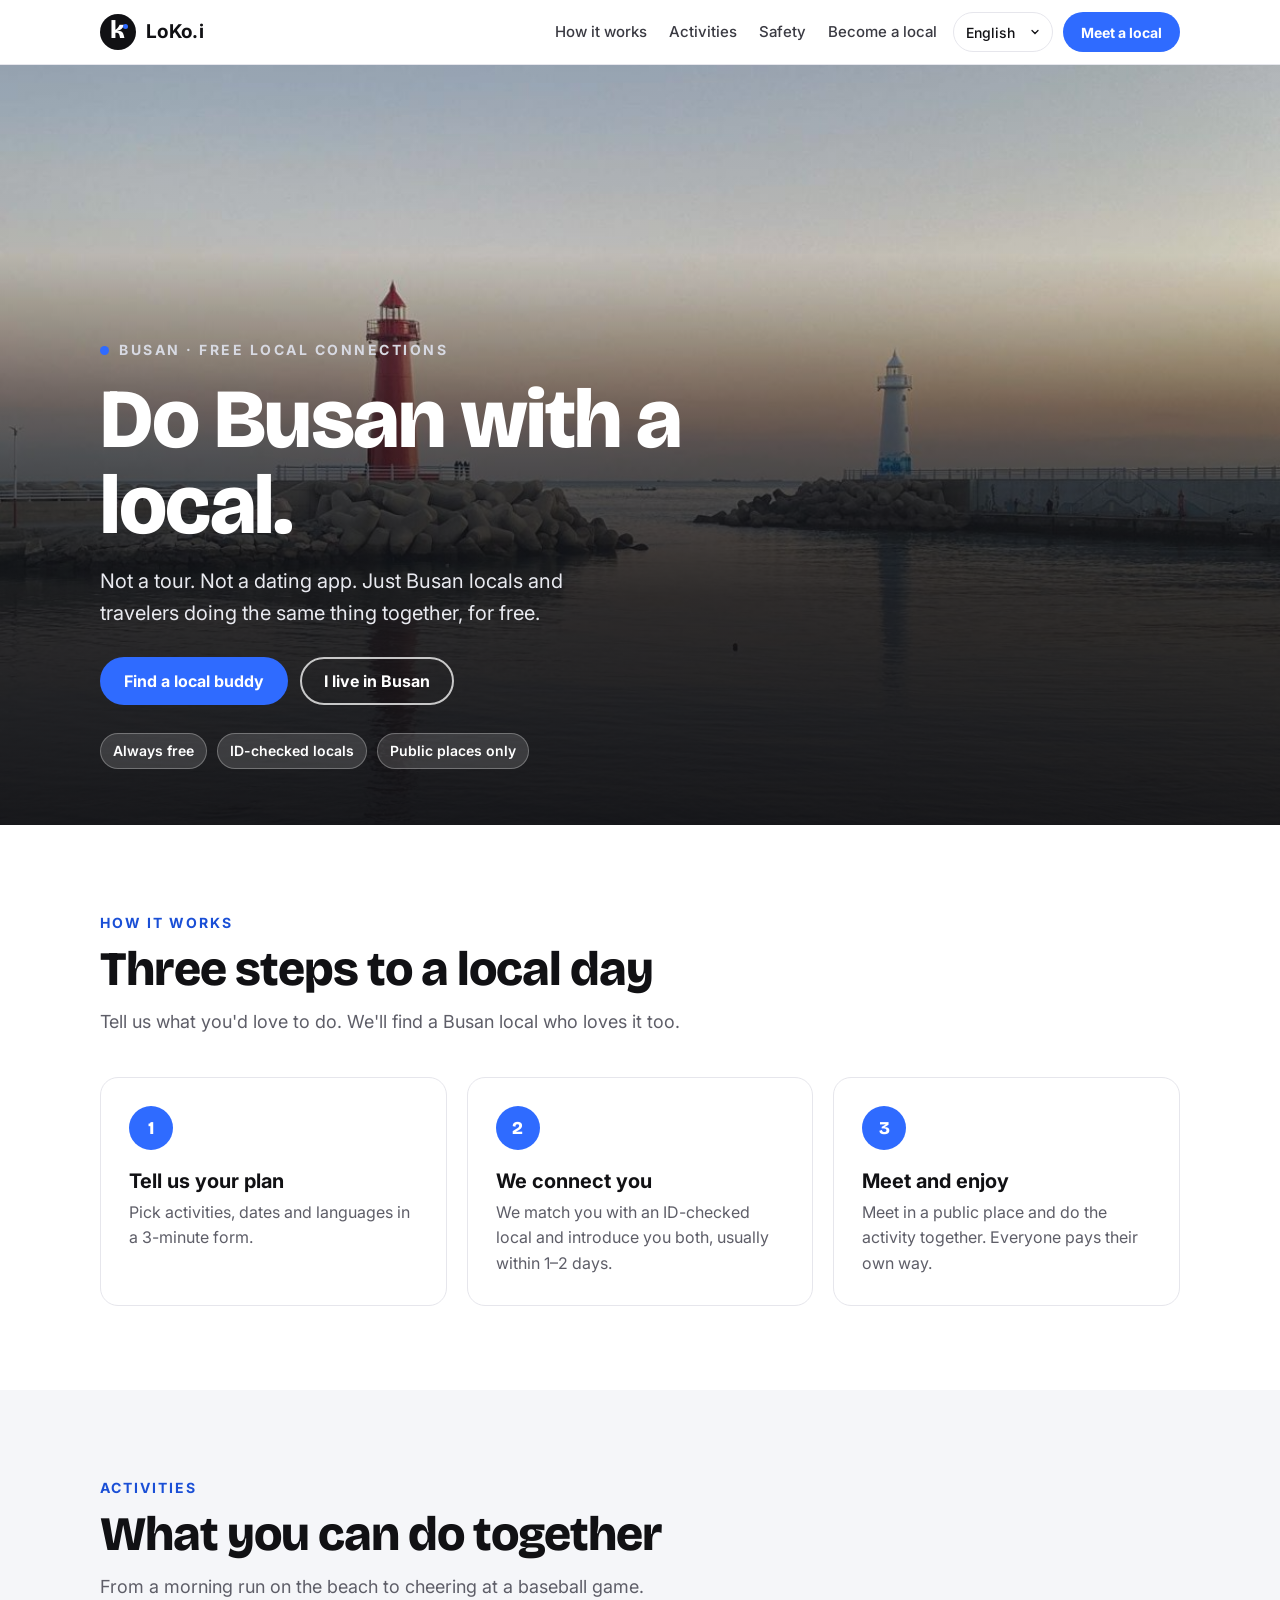
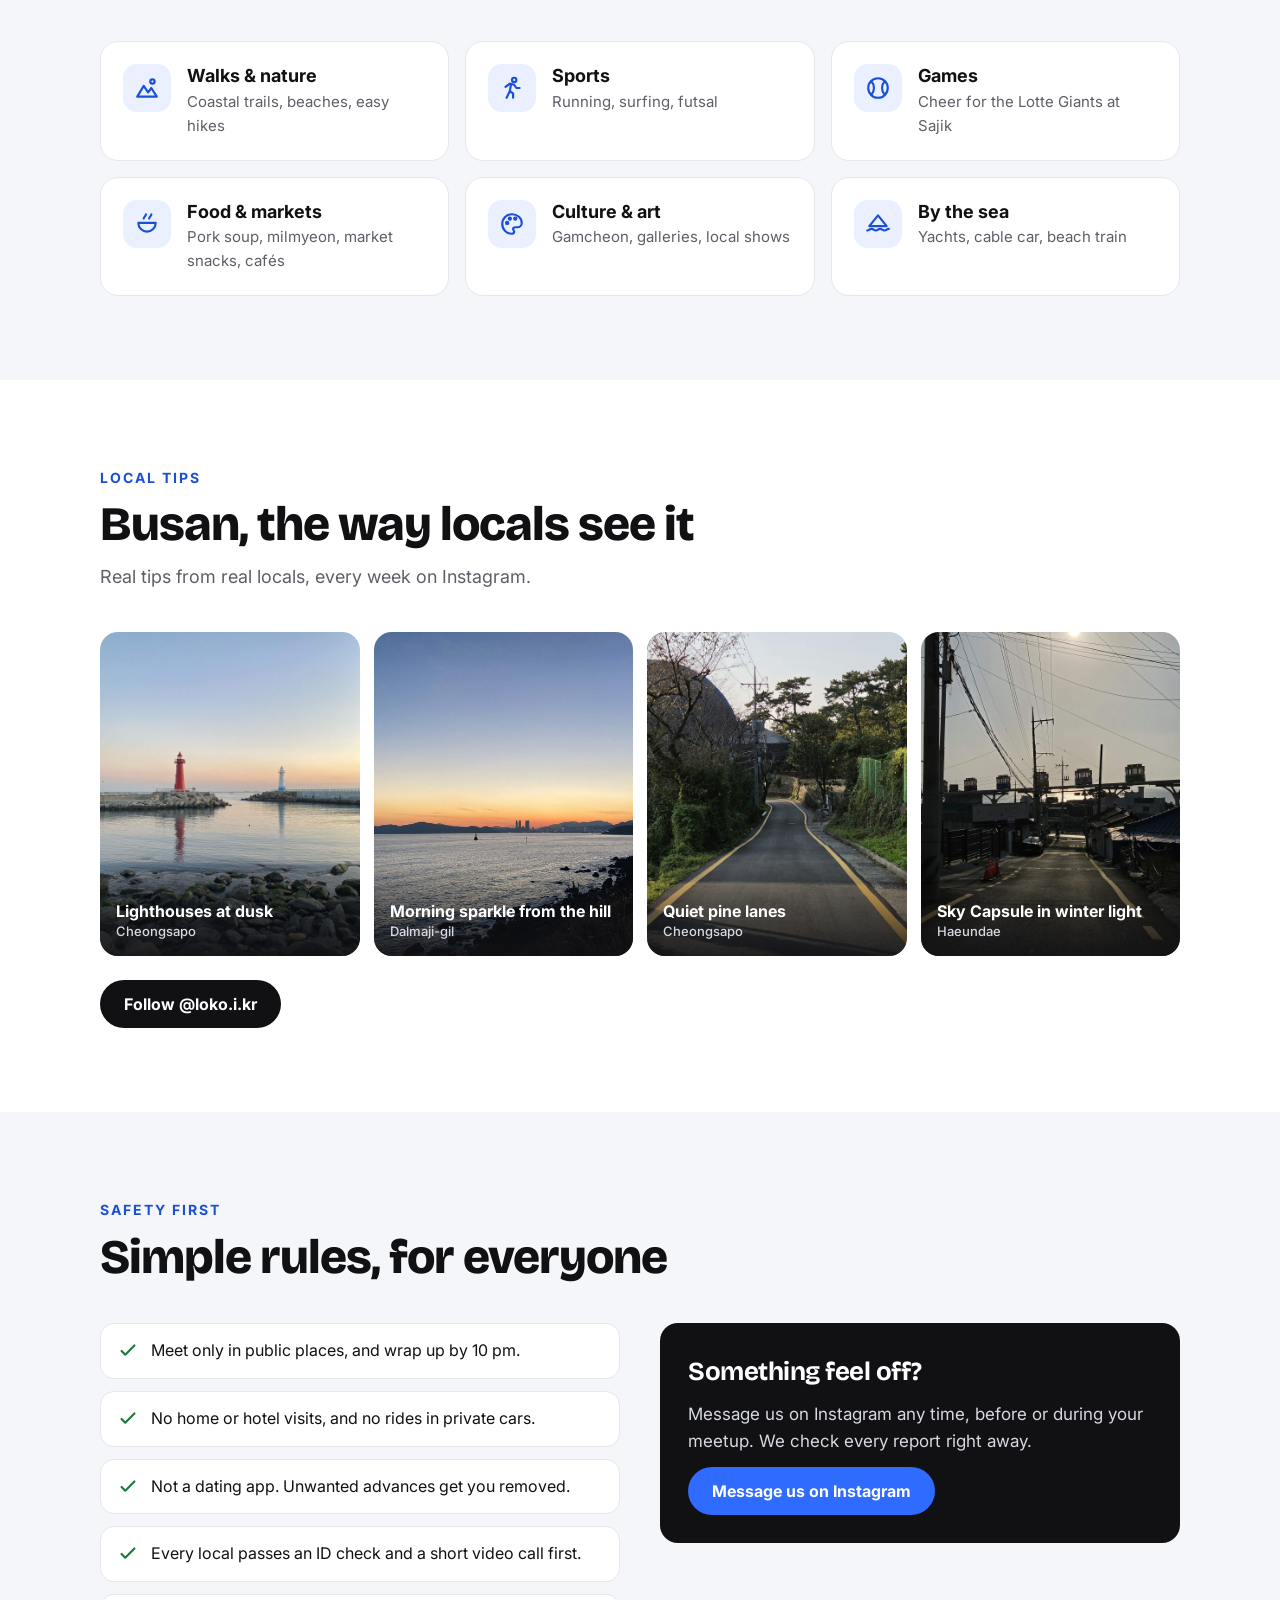
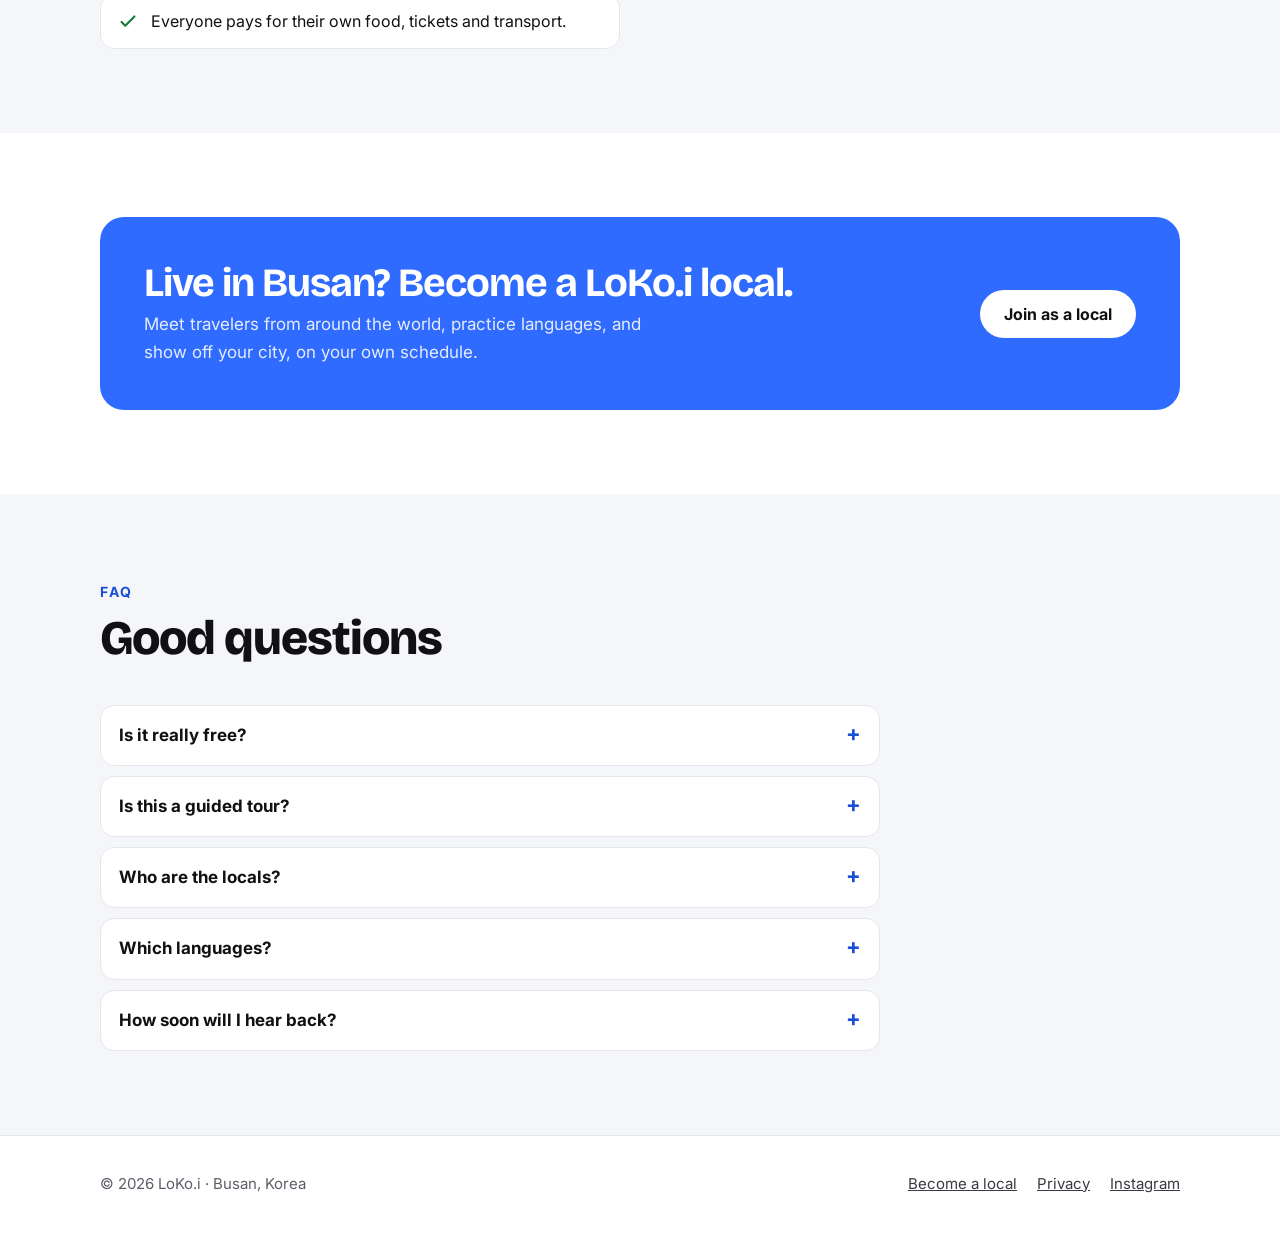
==== index.html @ e4b227c4 "LoKo.i website: home, traveler apply, local signup, privacy (EN/繁中/KO) Co-Authored-By: Claude Opus 5" ====
<!doctype html>
<html lang="en">
<head>
<meta charset="utf-8">
<meta name="viewport" content="width=device-width, initial-scale=1">
<title>LoKo.i — Do Busan with a local</title>
<meta name="description" content="Free connections between travelers and Busan locals who love the same things. Not a tour, not a dating app.">
<meta property="og:title" content="LoKo.i — Do Busan with a local">
<meta property="og:description" content="Free connections between travelers and Busan locals who love the same things.">
<meta property="og:image" content="assets/img/hero.jpg">
<link rel="preconnect" href="https://fonts.googleapis.com">
<link rel="preconnect" href="https://fonts.gstatic.com" crossorigin>
<link rel="stylesheet" href="https://fonts.googleapis.com/css2?family=Bricolage+Grotesque:opsz,wght@12..96,800&family=Inter:wght@400;500;600;700&family=Noto+Sans+KR:wght@400;500;700&family=Noto+Sans+TC:wght@400;500;700&display=swap">
<link rel="stylesheet" href="assets/style.css">
</head>
<body>
<a class="skip" href="#main" data-i18n="skip">Skip to content</a>

<header class="site-header">
  <div class="wrap">
    <a class="brand" href="index.html" aria-label="LoKo.i home"><span class="brand-mark" aria-hidden="true">k</span>LoKo.i</a>
    <nav class="nav" aria-label="Main">
      <a href="#how" data-i18n="nav_how">How it works</a>
      <a href="#activities" data-i18n="nav_acts">Activities</a>
      <a href="#safety" data-i18n="nav_safety">Safety</a>
      <a href="local.html" data-i18n="nav_local">Become a local</a>
    </nav>
    <div class="header-tools">
      <label class="hp" for="lang">Language</label>
      <select id="lang" class="lang-select" data-lang-select>
        <option value="en">English</option>
        <option value="zh">繁體中文</option>
        <option value="ko">한국어</option>
      </select>
      <a class="btn btn-primary btn-sm" href="apply.html" data-i18n="cta_meet">Meet a local</a>
    </div>
  </div>
</header>

<main id="main">
  <section class="hero" style="padding:0">
    <img src="assets/img/hero.jpg" alt="Red and white lighthouses at Cheongsapo harbor at dusk" fetchpriority="high">
    <div class="wrap">
      <span class="eyebrow" data-i18n="hero_eyebrow">Busan · Free local connections</span>
      <h1 data-i18n="hero_title">Do Busan with a local.</h1>
      <p data-i18n="hero_sub">Not a tour. Not a dating app. Just Busan locals and travelers doing the same thing together, for free.</p>
      <div class="hero-cta">
        <a class="btn btn-primary" href="apply.html" data-i18n="hero_cta1">Find a local buddy</a>
        <a class="btn btn-ghost" href="local.html" data-i18n="hero_cta2">I live in Busan</a>
      </div>
      <div class="hero-badges">
        <span class="badge" data-i18n="badge1">Always free</span>
        <span class="badge" data-i18n="badge2">ID-checked locals</span>
        <span class="badge" data-i18n="badge3">Public places only</span>
      </div>
    </div>
  </section>

  <section id="how">
    <div class="wrap">
      <div class="section-head">
        <span class="kicker" data-i18n="how_kicker">How it works</span>
        <h2 data-i18n="how_title">Three steps to a local day</h2>
        <p data-i18n="how_sub">Tell us what you'd love to do. We'll find a Busan local who loves it too.</p>
      </div>
      <ol class="steps">
        <li class="step"><div class="step-num">1</div><h3 data-i18n="s1_t">Tell us your plan</h3><p data-i18n="s1_p">Pick activities, dates and languages in a 3-minute form.</p></li>
        <li class="step"><div class="step-num">2</div><h3 data-i18n="s2_t">We connect you</h3><p data-i18n="s2_p">We match you with an ID-checked local and introduce you both, usually within 1–2 days.</p></li>
        <li class="step"><div class="step-num">3</div><h3 data-i18n="s3_t">Meet and enjoy</h3><p data-i18n="s3_p">Meet in a public place and do the activity together. Everyone pays their own way.</p></li>
      </ol>
    </div>
  </section>

  <section id="activities" class="section-soft">
    <div class="wrap">
      <div class="section-head">
        <span class="kicker" data-i18n="acts_kicker">Activities</span>
        <h2 data-i18n="acts_title">What you can do together</h2>
        <p data-i18n="acts_sub">From a morning run on the beach to cheering at a baseball game.</p>
      </div>
      <div class="acts">
        <div class="act"><div class="act-icon"><svg viewBox="0 0 24 24" fill="none" stroke-width="2" stroke-linecap="round" stroke-linejoin="round" aria-hidden="true"><path d="M3 20l6-10 4 6 3-4 5 8z"></path><circle cx="17" cy="6" r="2"></circle></svg></div><div><h3 data-i18n="a1_t">Walks &amp; nature</h3><p data-i18n="a1_p">Coastal trails, beaches, easy hikes</p></div></div>
        <div class="act"><div class="act-icon"><svg viewBox="0 0 24 24" fill="none" stroke-width="2" stroke-linecap="round" stroke-linejoin="round" aria-hidden="true"><circle cx="14" cy="4.5" r="2"></circle><path d="M7 21l3-6 3 2v4"></path><path d="M6 11l4-3 4 1 2 3h3"></path><path d="M10 15l1-6"></path></svg></div><div><h3 data-i18n="a2_t">Sports</h3><p data-i18n="a2_p">Running, surfing, futsal</p></div></div>
        <div class="act"><div class="act-icon"><svg viewBox="0 0 24 24" fill="none" stroke-width="2" stroke-linecap="round" stroke-linejoin="round" aria-hidden="true"><circle cx="12" cy="12" r="9"></circle><path d="M6 6c3 3 3 9 0 12"></path><path d="M18 6c-3 3-3 9 0 12"></path></svg></div><div><h3 data-i18n="a3_t">Games</h3><p data-i18n="a3_p">Cheer for the Lotte Giants at Sajik</p></div></div>
        <div class="act"><div class="act-icon"><svg viewBox="0 0 24 24" fill="none" stroke-width="2" stroke-linecap="round" stroke-linejoin="round" aria-hidden="true"><path d="M4 11h16a8 8 0 0 1-16 0z"></path><path d="M9 7c0-2 2-2 2-4"></path><path d="M14 7c0-2 2-2 2-4"></path></svg></div><div><h3 data-i18n="a4_t">Food &amp; markets</h3><p data-i18n="a4_p">Pork soup, milmyeon, market snacks, cafés</p></div></div>
        <div class="act"><div class="act-icon"><svg viewBox="0 0 24 24" fill="none" stroke-width="2" stroke-linecap="round" stroke-linejoin="round" aria-hidden="true"><path d="M12 3a9 9 0 1 0 0 18c1.5 0 2-1 2-2s-1-1.5-1-2.5 1-1.5 2-1.5h2a4 4 0 0 0 4-4c0-4.4-4-8-9-8z"></path><circle cx="7.5" cy="11" r="1"></circle><circle cx="10" cy="7" r="1"></circle><circle cx="15" cy="7" r="1"></circle></svg></div><div><h3 data-i18n="a5_t">Culture &amp; art</h3><p data-i18n="a5_p">Gamcheon, galleries, local shows</p></div></div>
        <div class="act"><div class="act-icon"><svg viewBox="0 0 24 24" fill="none" stroke-width="2" stroke-linecap="round" stroke-linejoin="round" aria-hidden="true"><path d="M2 18c2 0 2-1.5 4-1.5s2 1.5 4 1.5 2-1.5 4-1.5 2 1.5 4 1.5 2-1.5 4-1.5"></path><path d="M4 14l8-10 8 10z"></path></svg></div><div><h3 data-i18n="a6_t">By the sea</h3><p data-i18n="a6_p">Yachts, cable car, beach train</p></div></div>
      </div>
    </div>
  </section>

  <section id="tips">
    <div class="wrap">
      <div class="section-head">
        <span class="kicker" data-i18n="tips_kicker">Local tips</span>
        <h2 data-i18n="tips_title">Busan, the way locals see it</h2>
        <p data-i18n="tips_sub">Real tips from real locals, every week on Instagram.</p>
      </div>
      <div class="tips">
        <figure class="tip" style="margin:0"><img src="assets/img/hero.jpg" alt="Cheongsapo lighthouses at dusk" loading="lazy"><figcaption class="tip-cap"><span data-i18n="tip1">Lighthouses at dusk</span><small>Cheongsapo</small></figcaption></figure>
        <figure class="tip" style="margin:0"><img src="assets/img/sparkle.jpg" alt="Glittering sea seen from the hill road toward Dalmaji" loading="lazy" style="object-position:40% center"><figcaption class="tip-cap"><span data-i18n="tip2">Morning sparkle from the hill</span><small>Dalmaji-gil</small></figcaption></figure>
        <figure class="tip" style="margin:0"><img src="assets/img/lane.jpg" alt="A quiet pine-lined lane above Cheongsapo" loading="lazy"><figcaption class="tip-cap"><span data-i18n="tip3">Quiet pine lanes</span><small>Cheongsapo</small></figcaption></figure>
        <figure class="tip" style="margin:0"><img src="assets/img/capsule.jpg" alt="Sky Capsule cars over the sea in low winter sun" loading="lazy"><figcaption class="tip-cap"><span data-i18n="tip4">Sky Capsule in winter light</span><small>Haeundae</small></figcaption></figure>
      </div>
      <div class="tips-foot">
        <a class="btn btn-dark" href="https://www.instagram.com/loko.i.kr/" target="_blank" rel="noopener" data-i18n="tips_follow">Follow @loko.i.kr</a>
      </div>
    </div>
  </section>

  <section id="safety" class="section-soft">
    <div class="wrap">
      <div class="section-head">
        <span class="kicker" data-i18n="safety_kicker">Safety first</span>
        <h2 data-i18n="safety_title">Simple rules, for everyone</h2>
      </div>
      <div class="safety">
        <ul class="rules">
          <li><svg viewBox="0 0 24 24" fill="none" stroke-width="2.4" stroke-linecap="round" stroke-linejoin="round" aria-hidden="true"><path d="M5 12l4 4 10-10"></path></svg><span data-i18n="r1">Meet only in public places, and wrap up by 10 pm.</span></li>
          <li><svg viewBox="0 0 24 24" fill="none" stroke-width="2.4" stroke-linecap="round" stroke-linejoin="round" aria-hidden="true"><path d="M5 12l4 4 10-10"></path></svg><span data-i18n="r2">No home or hotel visits, and no rides in private cars.</span></li>
          <li><svg viewBox="0 0 24 24" fill="none" stroke-width="2.4" stroke-linecap="round" stroke-linejoin="round" aria-hidden="true"><path d="M5 12l4 4 10-10"></path></svg><span data-i18n="r3">Not a dating app. Unwanted advances get you removed.</span></li>
          <li><svg viewBox="0 0 24 24" fill="none" stroke-width="2.4" stroke-linecap="round" stroke-linejoin="round" aria-hidden="true"><path d="M5 12l4 4 10-10"></path></svg><span data-i18n="r4">Every local passes an ID check and a short video call first.</span></li>
          <li><svg viewBox="0 0 24 24" fill="none" stroke-width="2.4" stroke-linecap="round" stroke-linejoin="round" aria-hidden="true"><path d="M5 12l4 4 10-10"></path></svg><span data-i18n="r5">Everyone pays for their own food, tickets and transport.</span></li>
        </ul>
        <div class="note-box">
          <h3 data-i18n="note_t">Something feel off?</h3>
          <p data-i18n="note_p">Message us on Instagram any time, before or during your meetup. We check every report right away.</p>
          <a class="btn btn-primary" href="https://ig.me/m/loko.i.kr" target="_blank" rel="noopener" data-i18n="note_btn">Message us on Instagram</a>
        </div>
      </div>
    </div>
  </section>

  <section>
    <div class="wrap">
      <div class="band">
        <div>
          <h2 data-i18n="band_t">Live in Busan? Become a LoKo.i local.</h2>
          <p data-i18n="band_p">Meet travelers from around the world, practice languages, and show off your city, on your own schedule.</p>
        </div>
        <a class="btn" href="local.html" data-i18n="band_btn">Join as a local</a>
      </div>
    </div>
  </section>

  <section id="faq" class="section-soft">
    <div class="wrap">
      <div class="section-head">
        <span class="kicker" data-i18n="faq_kicker">FAQ</span>
        <h2 data-i18n="faq_title">Good questions</h2>
      </div>
      <div class="faq">
        <details><summary data-i18n="q1">Is it really free?</summary><p data-i18n="qa1">Yes. LoKo.i is free for travelers and locals. We never charge for a connection.</p></details>
        <details><summary data-i18n="q2">Is this a guided tour?</summary><p data-i18n="qa2">No. Locals are not paid guides. You are simply two people who enjoy the same thing, doing it together.</p></details>
        <details><summary data-i18n="q3">Who are the locals?</summary><p data-i18n="qa3">People who live in Busan and want to meet travelers. Each one passes an ID check and a short video call before their first meetup.</p></details>
        <details><summary data-i18n="q4">Which languages?</summary><p data-i18n="qa4">Most locals speak English, and some speak Chinese or Japanese. Tell us your languages in the form and we will match you.</p></details>
        <details><summary data-i18n="q5">How soon will I hear back?</summary><p data-i18n="qa5">Usually within 1–2 days. If you can, apply at least 3 days before the date you want.</p></details>
      </div>
    </div>
  </section>
</main>

<footer class="site-footer">
  <div class="wrap">
    <span data-i18n="f_rights">© 2026 LoKo.i · Busan, Korea</span>
    <nav aria-label="Footer">
      <a href="local.html" data-i18n="nav_local">Become a local</a>
      <a href="privacy.html" data-i18n="f_privacy">Privacy</a>
      <a href="https://www.instagram.com/loko.i.kr/" target="_blank" rel="noopener">Instagram</a>
    </nav>
  </div>
</footer>
<script src="assets/i18n.js"></script>
</body>
</html>
---- assets/style.css ----
/* LoKo.i — site styles */
:root {
  --ink: #111114;
  --ink-2: #3A3A42;
  --ink-3: #5E5E68;
  --line: #E6E6EC;
  --bg: #FFFFFF;
  --bg-soft: #F5F6F9;
  --accent: #2F6BFF;
  --accent-ink: #1A4FD6;
  --accent-soft: #EAF0FF;
  --danger: #C62828;
  --ok: #1E7A3C;
  --radius: 18px;
  --wrap: 1120px;
  --font-head: "Bricolage Grotesque", "Noto Sans TC", "Noto Sans KR", system-ui, sans-serif;
  --font-body: Inter, "Noto Sans TC", "Noto Sans KR", system-ui, -apple-system, sans-serif;
}

*, *::before, *::after { box-sizing: border-box; }
html { scroll-behavior: smooth; -webkit-text-size-adjust: 100%; }
body {
  margin: 0;
  background: var(--bg);
  color: var(--ink);
  font-family: var(--font-body);
  font-size: 17px;
  line-height: 1.6;
}
img { max-width: 100%; display: block; }
a { color: var(--accent-ink); }
a:hover { color: var(--ink); }
:focus-visible { outline: 3px solid var(--accent); outline-offset: 3px; border-radius: 6px; }

.wrap { width: 100%; max-width: var(--wrap); margin: 0 auto; padding: 0 20px; }
.skip { position: absolute; left: -999px; top: 8px; background: var(--ink); color: #fff; padding: 8px 14px; border-radius: 8px; z-index: 50; }
.skip:focus { left: 12px; }

/* ---------- header ---------- */
.site-header {
  position: sticky; top: 0; z-index: 20;
  background: rgba(255, 255, 255, 0.92);
  backdrop-filter: saturate(1.4) blur(10px);
  border-bottom: 1px solid var(--line);
}
.site-header .wrap { display: flex; align-items: center; gap: 16px; min-height: 64px; flex-wrap: wrap; }
.brand { display: flex; align-items: center; gap: 10px; text-decoration: none; color: var(--ink); font-weight: 700; font-size: 19px; letter-spacing: .3px; }
.brand-mark {
  width: 36px; height: 36px; border-radius: 50%; background: var(--ink); color: #fff;
  display: grid; place-items: center; position: relative;
  font-family: var(--font-head); font-weight: 800; font-size: 25px; line-height: 1; padding-bottom: 3px;
}
.brand-mark::after { content: ""; position: absolute; width: 5px; height: 5px; border-radius: 50%; background: var(--accent); top: 10px; right: 8px; }
.nav { display: flex; gap: 22px; margin-left: auto; flex-wrap: wrap; }
.nav a { color: var(--ink-2); text-decoration: none; font-size: 15px; font-weight: 500; }
.nav a:hover { color: var(--ink); }
.header-tools { display: flex; align-items: center; gap: 10px; }
.lang-select {
  appearance: none; border: 1px solid var(--line); background: #fff; color: var(--ink);
  font: 500 14px var(--font-body); padding: 8px 30px 8px 12px; border-radius: 999px; min-height: 40px;
  background-image: url("data:image/svg+xml,%3Csvg xmlns='http://www.w3.org/2000/svg' width='12' height='12' viewBox='0 0 24 24' fill='none' stroke='%23111114' stroke-width='2.5' stroke-linecap='round'%3E%3Cpath d='M6 9l6 6 6-6'/%3E%3C/svg%3E");
  background-repeat: no-repeat; background-position: right 11px center;
}
@media (max-width: 860px) {
  .nav { order: 3; width: 100%; margin: 0 0 10px; gap: 16px; overflow-x: auto; flex-wrap: nowrap; }
  .nav a { white-space: nowrap; font-size: 14px; }
  .header-tools { margin-left: auto; }
}

/* ---------- buttons ---------- */
.btn {
  display: inline-flex; align-items: center; justify-content: center; gap: 8px;
  min-height: 48px; padding: 0 22px; border-radius: 999px;
  font: 700 16px var(--font-body); text-decoration: none; cursor: pointer;
  border: 2px solid transparent; transition: background .15s, color .15s, border-color .15s;
  white-space: nowrap;
}
.btn-primary { background: var(--accent); color: #fff; }
.btn-primary:hover { background: var(--accent-ink); color: #fff; }
.btn-ghost { background: transparent; color: #fff; border-color: rgba(255,255,255,.75); }
.btn-ghost:hover { background: #fff; color: var(--ink); }
.btn-dark { background: var(--ink); color: #fff; }
.btn-dark:hover { background: #2B2B33; color: #fff; }
.btn-sm { min-height: 40px; padding: 0 16px; font-size: 14px; }
.btn[disabled] { opacity: .6; cursor: progress; }

/* ---------- hero ---------- */
.hero {
  position: relative; color: #fff; min-height: min(88vh, 760px);
  display: flex; align-items: flex-end; overflow: hidden; background: #2A2A30;
}
.hero img { position: absolute; inset: 0; width: 100%; height: 100%; object-fit: cover; object-position: center 45%; }
.hero::after {
  content: ""; position: absolute; inset: 0;
  background: linear-gradient(to bottom, rgba(17,17,20,.2) 0%, rgba(17,17,20,.15) 25%, rgba(17,17,20,.55) 45%, rgba(17,17,20,.85) 70%, rgba(17,17,20,.95) 100%);
}
.hero .wrap { position: relative; z-index: 1; padding-top: 120px; padding-bottom: 56px; }
.eyebrow { display: inline-flex; align-items: center; gap: 10px; font-size: 14px; font-weight: 700; letter-spacing: 2.5px; text-transform: uppercase; color: #D7D9E2; }
.eyebrow::before { content: ""; width: 9px; height: 9px; border-radius: 50%; background: var(--accent); }
.hero h1 {
  font-family: var(--font-head); font-weight: 800; letter-spacing: -1.5px;
  font-size: clamp(42px, 8vw, 84px); line-height: 1.02; margin: 14px 0 16px; max-width: 14ch;
}
html[data-lang="zh"] .hero h1, html[data-lang="ko"] .hero h1 { max-width: none; word-break: keep-all; }
.hero p { font-size: clamp(17px, 2.2vw, 20px); color: #E9EAF0; max-width: 40ch; margin: 0 0 28px; }
.hero-cta { display: flex; gap: 12px; flex-wrap: wrap; }
.hero-badges { display: flex; gap: 10px; flex-wrap: wrap; margin-top: 28px; }
.badge { font-size: 14px; font-weight: 600; padding: 6px 12px; border-radius: 999px; background: rgba(255,255,255,.14); border: 1px solid rgba(255,255,255,.28); color: #fff; }

/* ---------- sections ---------- */
section { padding: 84px 0; }
.section-soft { background: var(--bg-soft); }
.section-head { max-width: 680px; margin-bottom: 40px; }
.section-head .kicker { font-size: 14px; font-weight: 700; letter-spacing: 2px; text-transform: uppercase; color: var(--accent-ink); }
.section-head h2 { font-family: var(--font-head); font-weight: 800; letter-spacing: -1px; font-size: clamp(32px, 5vw, 48px); line-height: 1.08; margin: 8px 0 12px; }
.section-head p { color: var(--ink-3); margin: 0; font-size: 18px; }

.steps { display: grid; grid-template-columns: repeat(3, minmax(0, 1fr)); gap: 20px; counter-reset: step; list-style: none; padding: 0; margin: 0; }
.step { background: #fff; border: 1px solid var(--line); border-radius: var(--radius); padding: 28px; }
.step-num { width: 44px; height: 44px; border-radius: 50%; background: var(--accent); color: #fff; display: grid; place-items: center; font: 800 18px var(--font-head); margin-bottom: 18px; }
.step h3 { font-size: 20px; margin: 0 0 6px; line-height: 1.3; }
.step p { margin: 0; color: var(--ink-3); font-size: 16px; }
@media (max-width: 820px) { .steps { grid-template-columns: minmax(0, 1fr); } }

.acts { display: grid; grid-template-columns: repeat(3, minmax(0, 1fr)); gap: 16px; }
.act { display: flex; gap: 16px; align-items: flex-start; padding: 22px; border-radius: var(--radius); background: #fff; border: 1px solid var(--line); }
.act-icon { flex: none; width: 48px; height: 48px; border-radius: 14px; background: var(--accent-soft); display: grid; place-items: center; }
.act-icon svg { width: 26px; height: 26px; stroke: var(--accent-ink); }
.act h3 { margin: 0 0 2px; font-size: 18px; line-height: 1.3; }
.act p { margin: 0; color: var(--ink-3); font-size: 15px; }
@media (max-width: 900px) { .acts { grid-template-columns: repeat(2, minmax(0, 1fr)); } }
@media (max-width: 600px) { .acts { grid-template-columns: minmax(0, 1fr); } }

.tips { display: grid; grid-template-columns: repeat(4, minmax(0, 1fr)); gap: 14px; }
.tip { position: relative; border-radius: var(--radius); overflow: hidden; aspect-ratio: 4 / 5; background: #ddd; color: #fff; }
.tip img { width: 100%; height: 100%; object-fit: cover; }
.tip-cap { position: absolute; inset: auto 0 0 0; padding: 40px 16px 16px; background: linear-gradient(to bottom, rgba(17,17,20,0), rgba(17,17,20,.85)); font-weight: 700; font-size: 16px; line-height: 1.3; }
.tip-cap small { display: block; font-weight: 500; color: #D7D9E2; font-size: 13px; margin-top: 2px; }
@media (max-width: 900px) { .tips { grid-template-columns: repeat(2, minmax(0, 1fr)); } }
.tips-foot { margin-top: 24px; display: flex; gap: 12px; flex-wrap: wrap; align-items: center; }

.safety { display: grid; grid-template-columns: minmax(0, 1fr) minmax(0, 1fr); gap: 40px; align-items: start; }
.rules { list-style: none; padding: 0; margin: 0; display: grid; gap: 12px; }
.rules li { display: flex; gap: 12px; align-items: flex-start; background: #fff; border: 1px solid var(--line); border-radius: 14px; padding: 14px 16px; font-size: 16px; }
.rules svg { flex: none; width: 22px; height: 22px; margin-top: 2px; stroke: var(--ok); }
.note-box { background: var(--ink); color: #fff; border-radius: var(--radius); padding: 28px; }
.note-box h3 { font-family: var(--font-head); font-size: 26px; margin: 0 0 8px; letter-spacing: -.5px; }
.note-box p { margin: 0 0 12px; color: #D7D9E2; }
@media (max-width: 860px) { .safety { grid-template-columns: minmax(0, 1fr); } }

.band { background: var(--accent); color: #fff; border-radius: 24px; padding: 44px; display: flex; gap: 24px; align-items: center; justify-content: space-between; flex-wrap: wrap; }
.band h2 { font-family: var(--font-head); font-size: clamp(28px, 4vw, 40px); margin: 0 0 6px; letter-spacing: -1px; line-height: 1.1; }
.band p { margin: 0; color: #E6ECFF; max-width: 48ch; }
.band .btn { background: #fff; color: var(--ink); }
.band .btn:hover { background: var(--ink); color: #fff; }

.faq { max-width: 780px; display: grid; gap: 10px; }
.faq details { border: 1px solid var(--line); border-radius: 14px; background: #fff; padding: 0 18px; }
.faq summary { cursor: pointer; font-weight: 700; padding: 16px 0; list-style: none; display: flex; justify-content: space-between; gap: 16px; min-height: 44px; }
.faq summary::-webkit-details-marker { display: none; }
.faq summary::after { content: "+"; font-size: 22px; line-height: 1; color: var(--accent-ink); }
.faq details[open] summary::after { content: "–"; }
.faq details p { margin: 0 0 16px; color: var(--ink-3); }

/* ---------- footer ---------- */
.site-footer { border-top: 1px solid var(--line); padding: 36px 0 44px; color: var(--ink-3); font-size: 15px; }
.site-footer .wrap { display: flex; gap: 16px 28px; flex-wrap: wrap; align-items: center; justify-content: space-between; }
.site-footer nav { display: flex; gap: 20px; flex-wrap: wrap; }
.site-footer a { color: var(--ink-2); }

/* ---------- forms ---------- */
.page-head { padding: 56px 0 24px; }
.page-head h1 { font-family: var(--font-head); font-weight: 800; letter-spacing: -1.2px; font-size: clamp(34px, 6vw, 56px); line-height: 1.05; margin: 8px 0 12px; }
.page-head p { color: var(--ink-3); font-size: 18px; max-width: 60ch; margin: 0; }
.form-wrap { padding: 8px 0 80px; }
form.lk-form { max-width: 760px; display: grid; gap: 22px; }
fieldset { border: 1px solid var(--line); border-radius: var(--radius); padding: 24px; margin: 0; display: grid; gap: 20px; background: #fff; min-width: 0; }
legend { font-family: var(--font-head); font-weight: 800; font-size: 22px; padding: 0 8px; letter-spacing: -.3px; }
.field { display: grid; gap: 8px; min-width: 0; }
.field > label, .field > .label { font-weight: 700; font-size: 16px; }
.req { color: var(--danger); margin-left: 2px; }
.hint { color: var(--ink-3); font-size: 14px; margin-top: -4px; }
.row-2 { display: grid; grid-template-columns: repeat(2, minmax(0, 1fr)); gap: 16px; }
@media (max-width: 600px) { .row-2 { grid-template-columns: minmax(0, 1fr); } fieldset { padding: 18px; } }
input[type="text"], input[type="email"], input[type="date"], input[type="tel"], select, textarea {
  width: 100%; min-height: 48px; padding: 12px 14px; border-radius: 12px; border: 1.5px solid #CFD2DB;
  font: 400 16px var(--font-body); color: var(--ink); background: #fff;
}
textarea { min-height: 110px; resize: vertical; }
input:focus, select:focus, textarea:focus { border-color: var(--accent); outline: none; box-shadow: 0 0 0 3px rgba(47,107,255,.2); }
.choices { display: flex; flex-wrap: wrap; gap: 8px; }
.chip { position: relative; }
.chip input { position: absolute; opacity: 0; width: 1px; height: 1px; }
.chip span { display: inline-flex; align-items: center; min-height: 44px; padding: 8px 16px; border-radius: 999px; border: 1.5px solid #CFD2DB; background: #fff; font-size: 15px; cursor: pointer; user-select: none; }
.chip input:checked + span { background: var(--accent-soft); border-color: var(--accent); color: var(--accent-ink); font-weight: 700; }
.chip input:focus-visible + span { outline: 3px solid var(--accent); outline-offset: 2px; }
.consent { border: 1px solid var(--line); border-radius: 14px; padding: 16px; background: var(--bg-soft); }
.consent details { margin-bottom: 10px; }
.consent summary { cursor: pointer; font-weight: 700; min-height: 32px; }
.consent ul { margin: 8px 0 0; padding-left: 20px; color: var(--ink-2); font-size: 14px; }
.check { display: flex; gap: 10px; align-items: flex-start; font-size: 15px; font-weight: 600; cursor: pointer; }
.check input { width: 22px; height: 22px; margin: 1px 0 0; accent-color: var(--accent); flex: none; }
.hp { position: absolute; left: -5000px; width: 1px; height: 1px; overflow: hidden; }
.form-actions { display: flex; gap: 14px; align-items: center; flex-wrap: wrap; }
.form-msg { padding: 14px 16px; border-radius: 12px; font-weight: 600; }
.form-msg.err { background: #FDECEC; color: var(--danger); }
.form-msg.warn { background: #FFF5DA; color: #6B4A00; }
.done { max-width: 760px; text-align: left; padding: 36px; border-radius: var(--radius); background: var(--accent-soft); }
.done h2 { font-family: var(--font-head); font-size: 32px; margin: 0 0 8px; letter-spacing: -.8px; }
.done p { margin: 0 0 16px; color: var(--ink-2); }
[hidden] { display: none !important; }

.prose { max-width: 760px; padding-bottom: 80px; }
.prose h2 { font-family: var(--font-head); font-size: 24px; margin: 32px 0 8px; }
.prose ul { padding-left: 20px; }
.prose li { margin-bottom: 6px; }
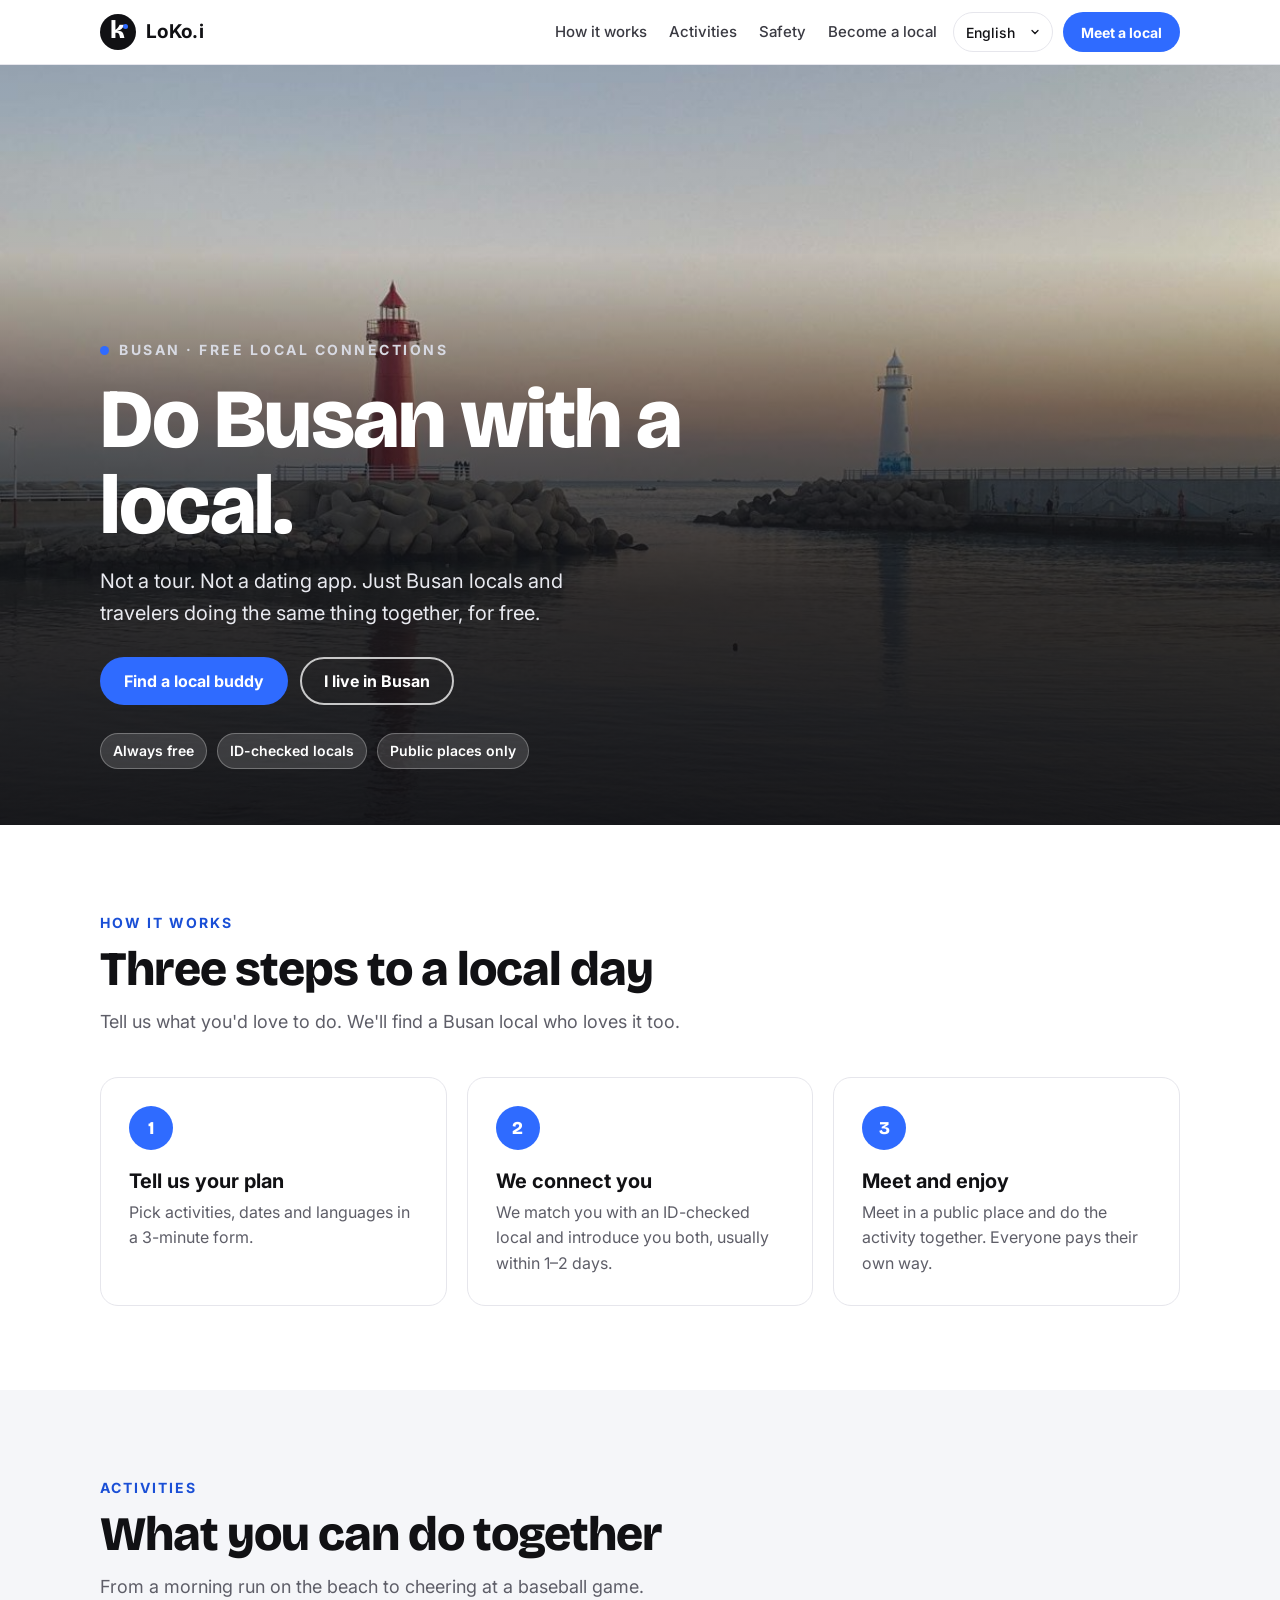
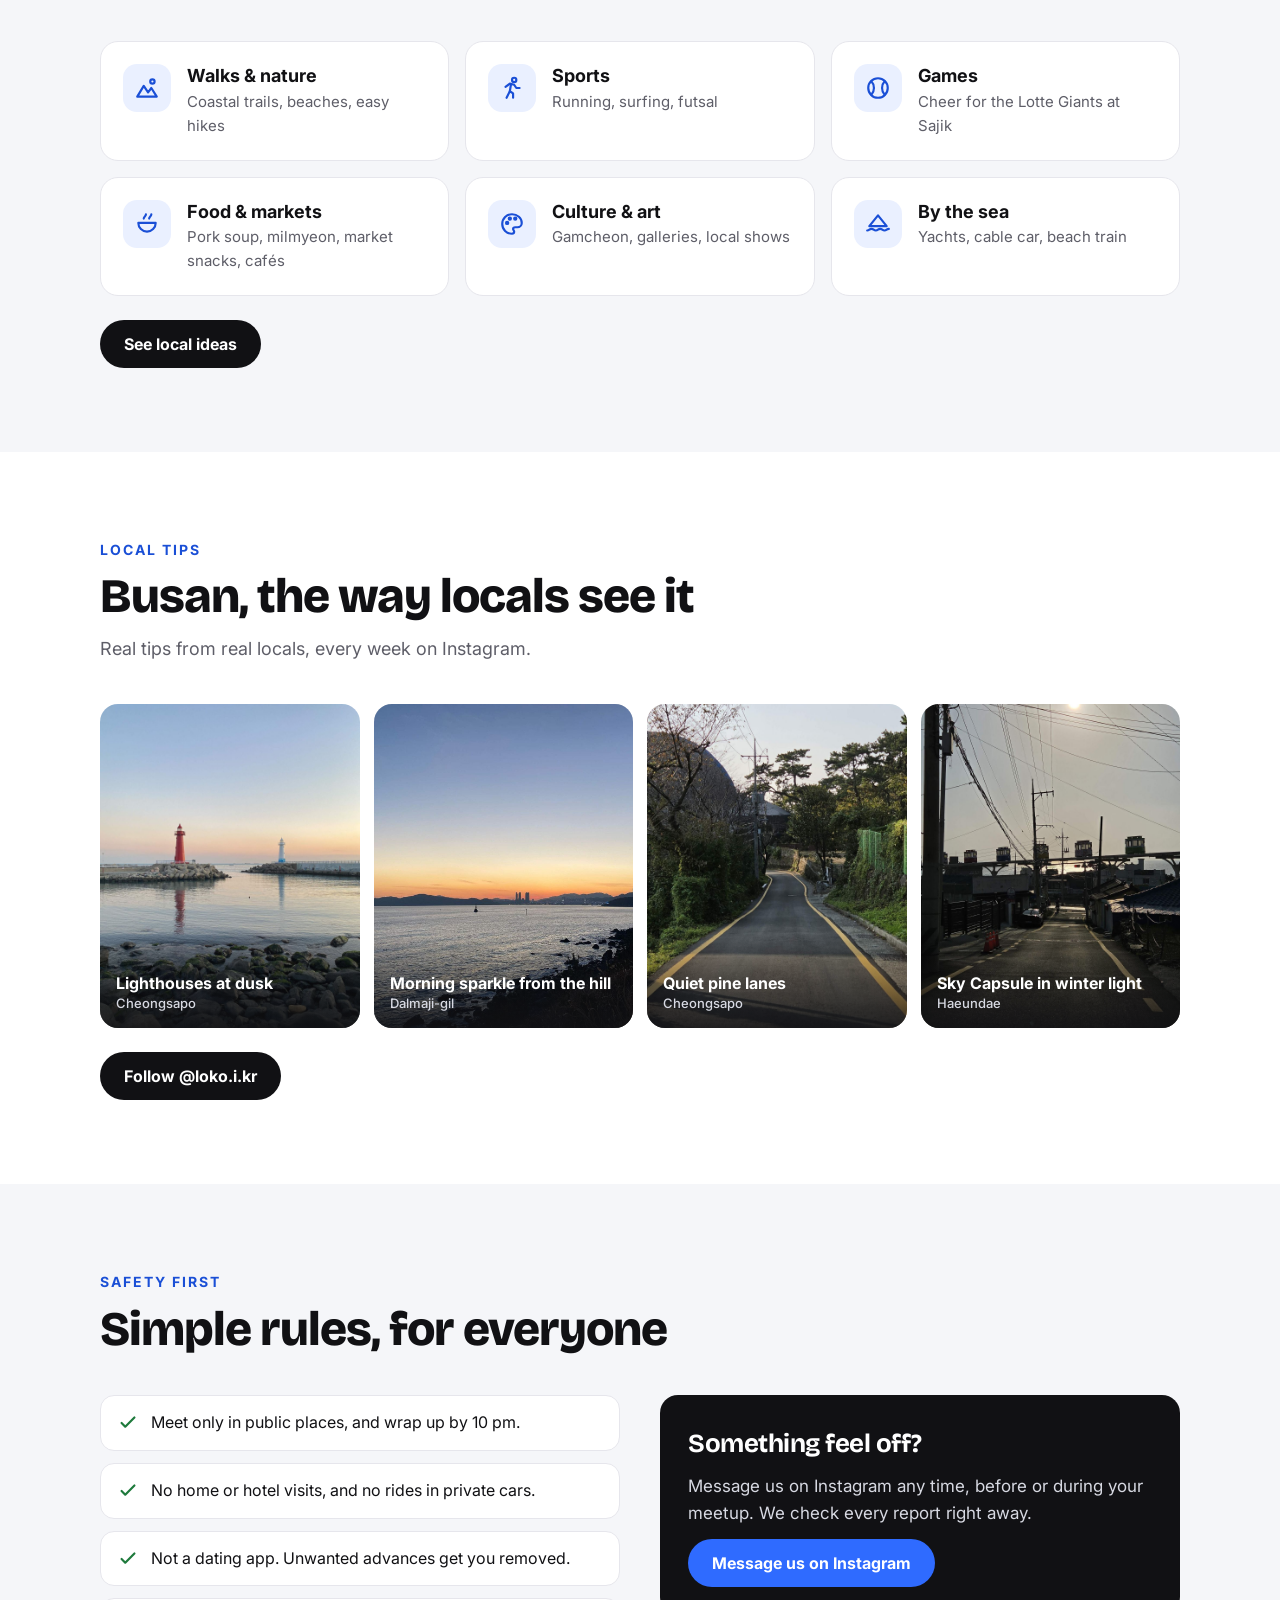
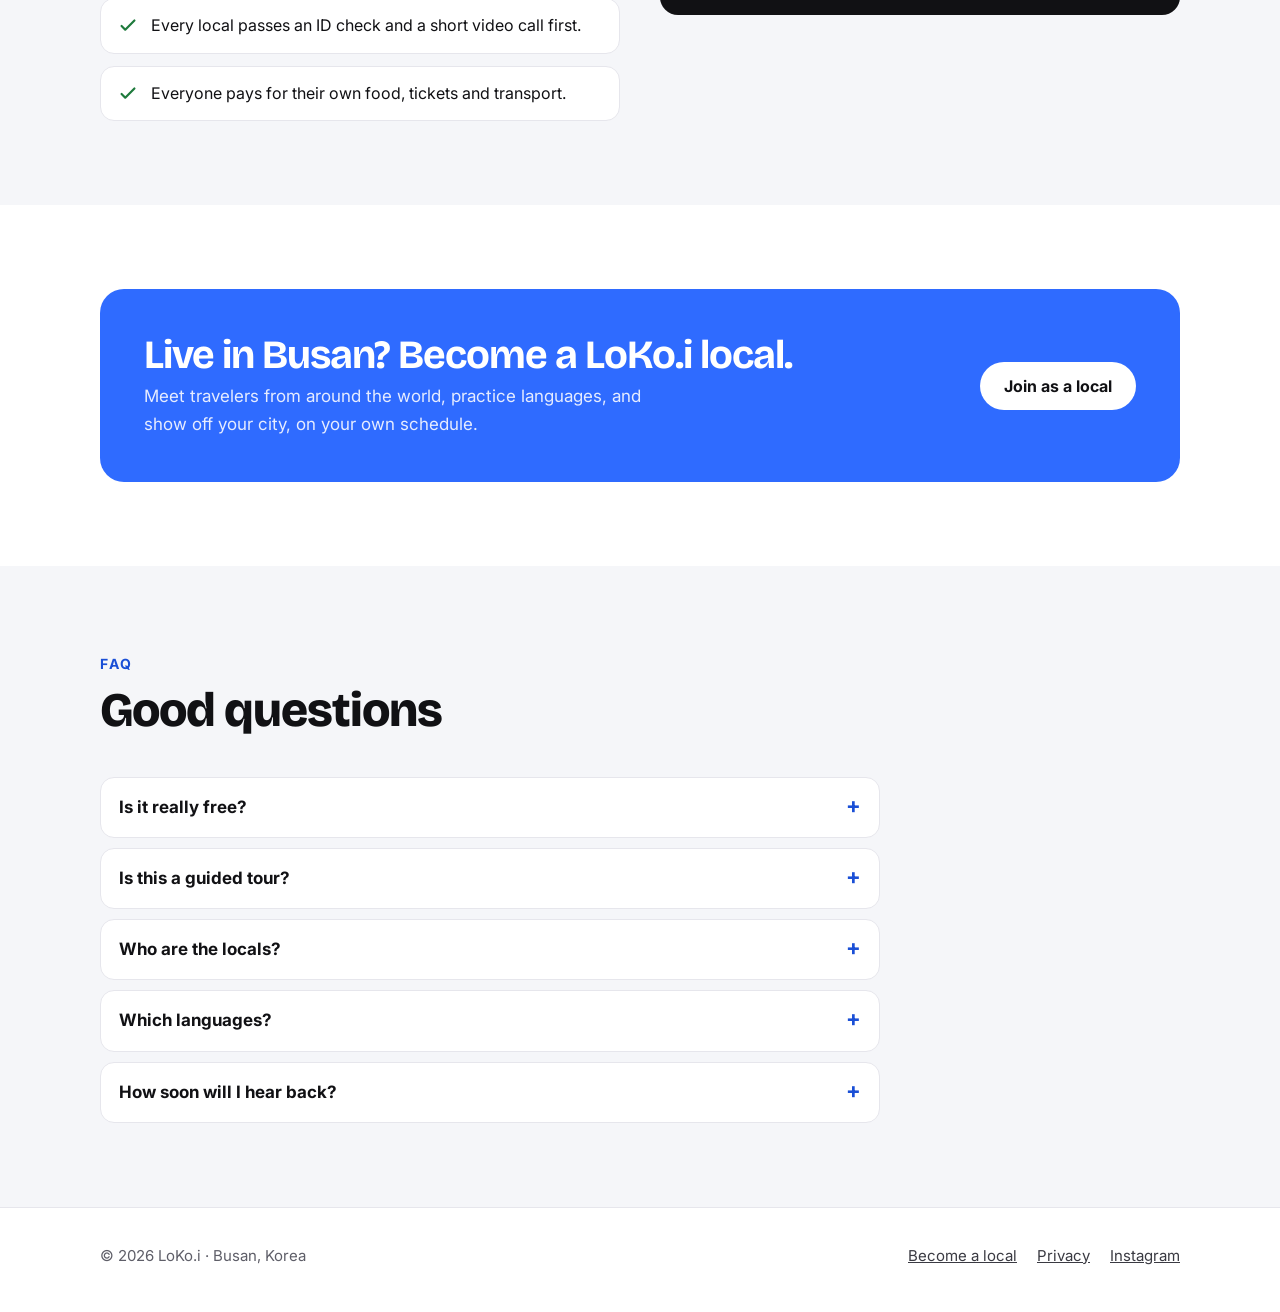
==== commit 672bc5d8: "Add matching engine + admin view, activities page, multilingual DM agent Co-Authored-By: Claude Opus" ====
--- a/index.html
+++ b/index.html
@@ -21,7 +21,7 @@
     <a class="brand" href="index.html" aria-label="LoKo.i home"><span class="brand-mark" aria-hidden="true">k</span>LoKo.i</a>
     <nav class="nav" aria-label="Main">
       <a href="#how" data-i18n="nav_how">How it works</a>
-      <a href="#activities" data-i18n="nav_acts">Activities</a>
+      <a href="activities.html" data-i18n="nav_acts">Activities</a>
       <a href="#safety" data-i18n="nav_safety">Safety</a>
       <a href="local.html" data-i18n="nav_local">Become a local</a>
     </nav>
@@ -86,6 +86,7 @@
         <div class="act"><div class="act-icon"><svg viewBox="0 0 24 24" fill="none" stroke-width="2" stroke-linecap="round" stroke-linejoin="round" aria-hidden="true"><path d="M12 3a9 9 0 1 0 0 18c1.5 0 2-1 2-2s-1-1.5-1-2.5 1-1.5 2-1.5h2a4 4 0 0 0 4-4c0-4.4-4-8-9-8z"></path><circle cx="7.5" cy="11" r="1"></circle><circle cx="10" cy="7" r="1"></circle><circle cx="15" cy="7" r="1"></circle></svg></div><div><h3 data-i18n="a5_t">Culture &amp; art</h3><p data-i18n="a5_p">Gamcheon, galleries, local shows</p></div></div>
         <div class="act"><div class="act-icon"><svg viewBox="0 0 24 24" fill="none" stroke-width="2" stroke-linecap="round" stroke-linejoin="round" aria-hidden="true"><path d="M2 18c2 0 2-1.5 4-1.5s2 1.5 4 1.5 2-1.5 4-1.5 2 1.5 4 1.5 2-1.5 4-1.5"></path><path d="M4 14l8-10 8 10z"></path></svg></div><div><h3 data-i18n="a6_t">By the sea</h3><p data-i18n="a6_p">Yachts, cable car, beach train</p></div></div>
       </div>
+      <div class="tips-foot"><a class="btn btn-dark" href="activities.html" data-i18n="acts_more">See local ideas</a></div>
     </div>
   </section>
 
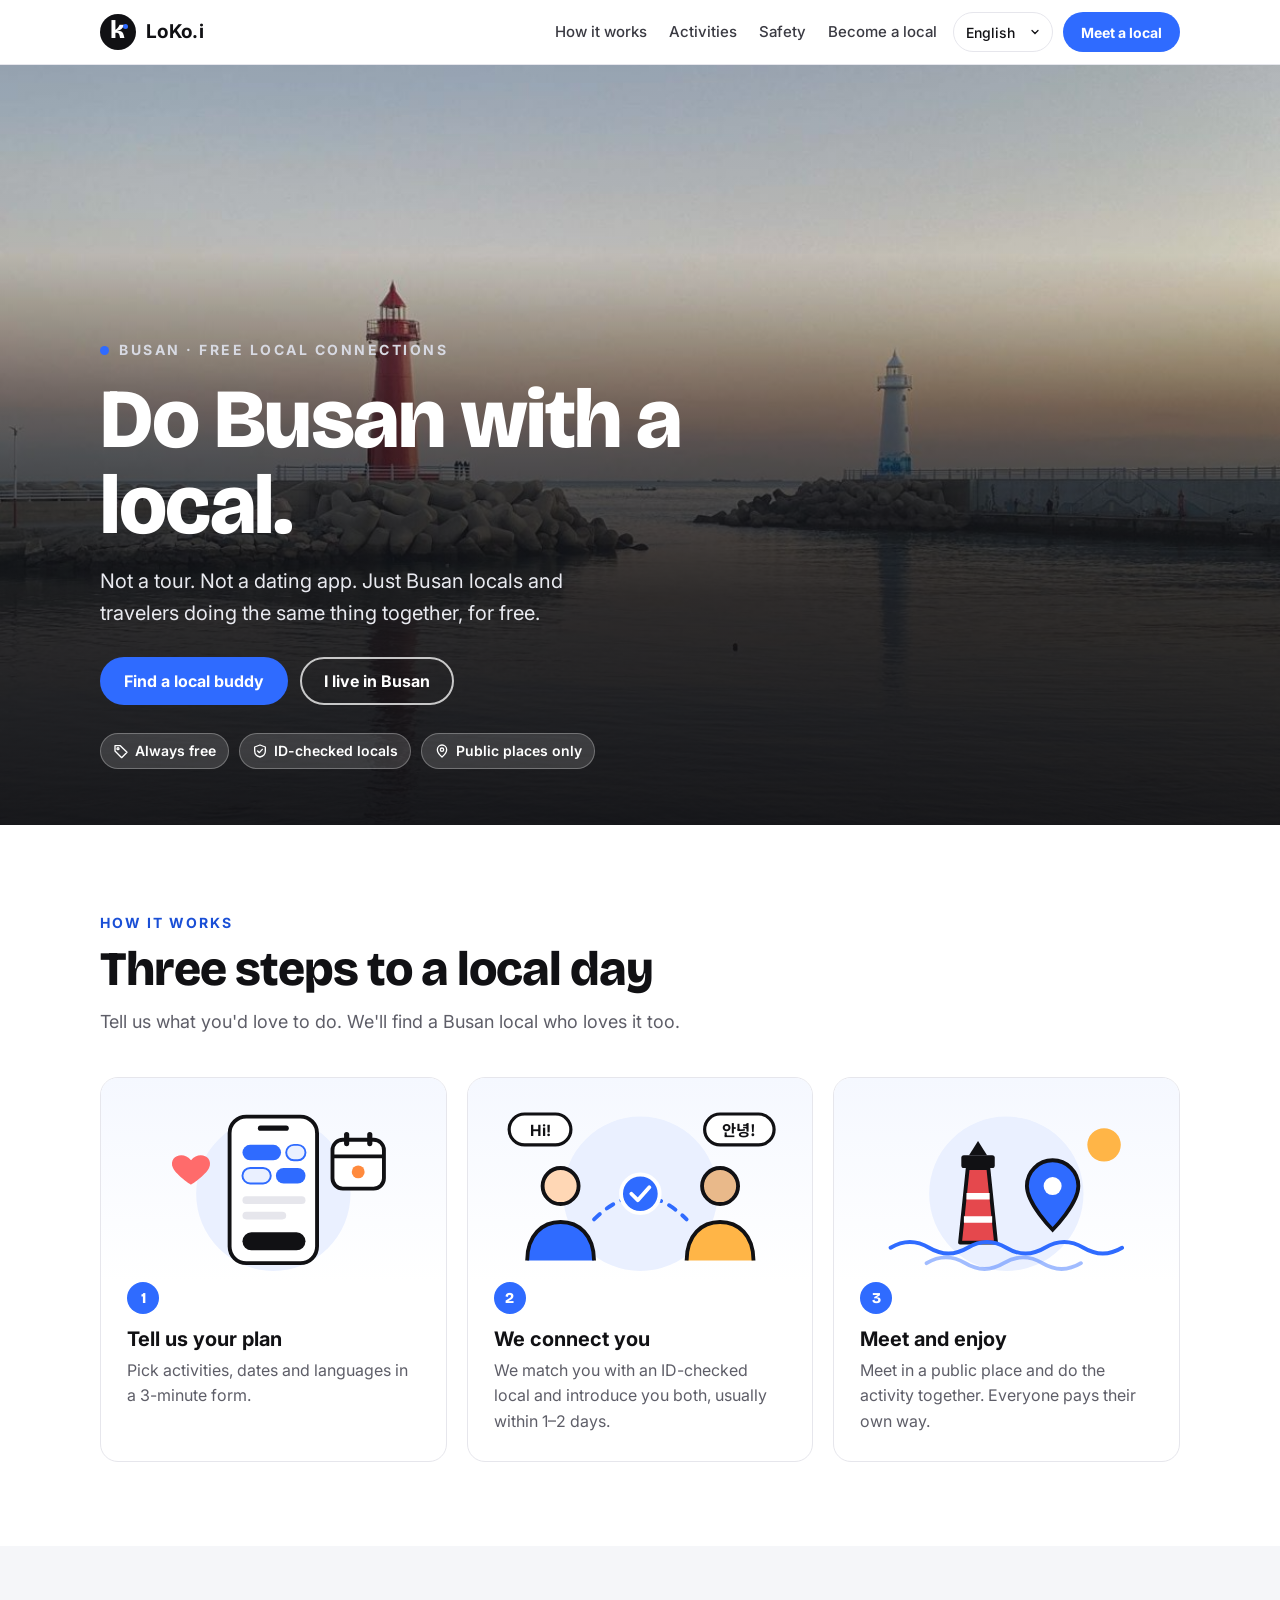
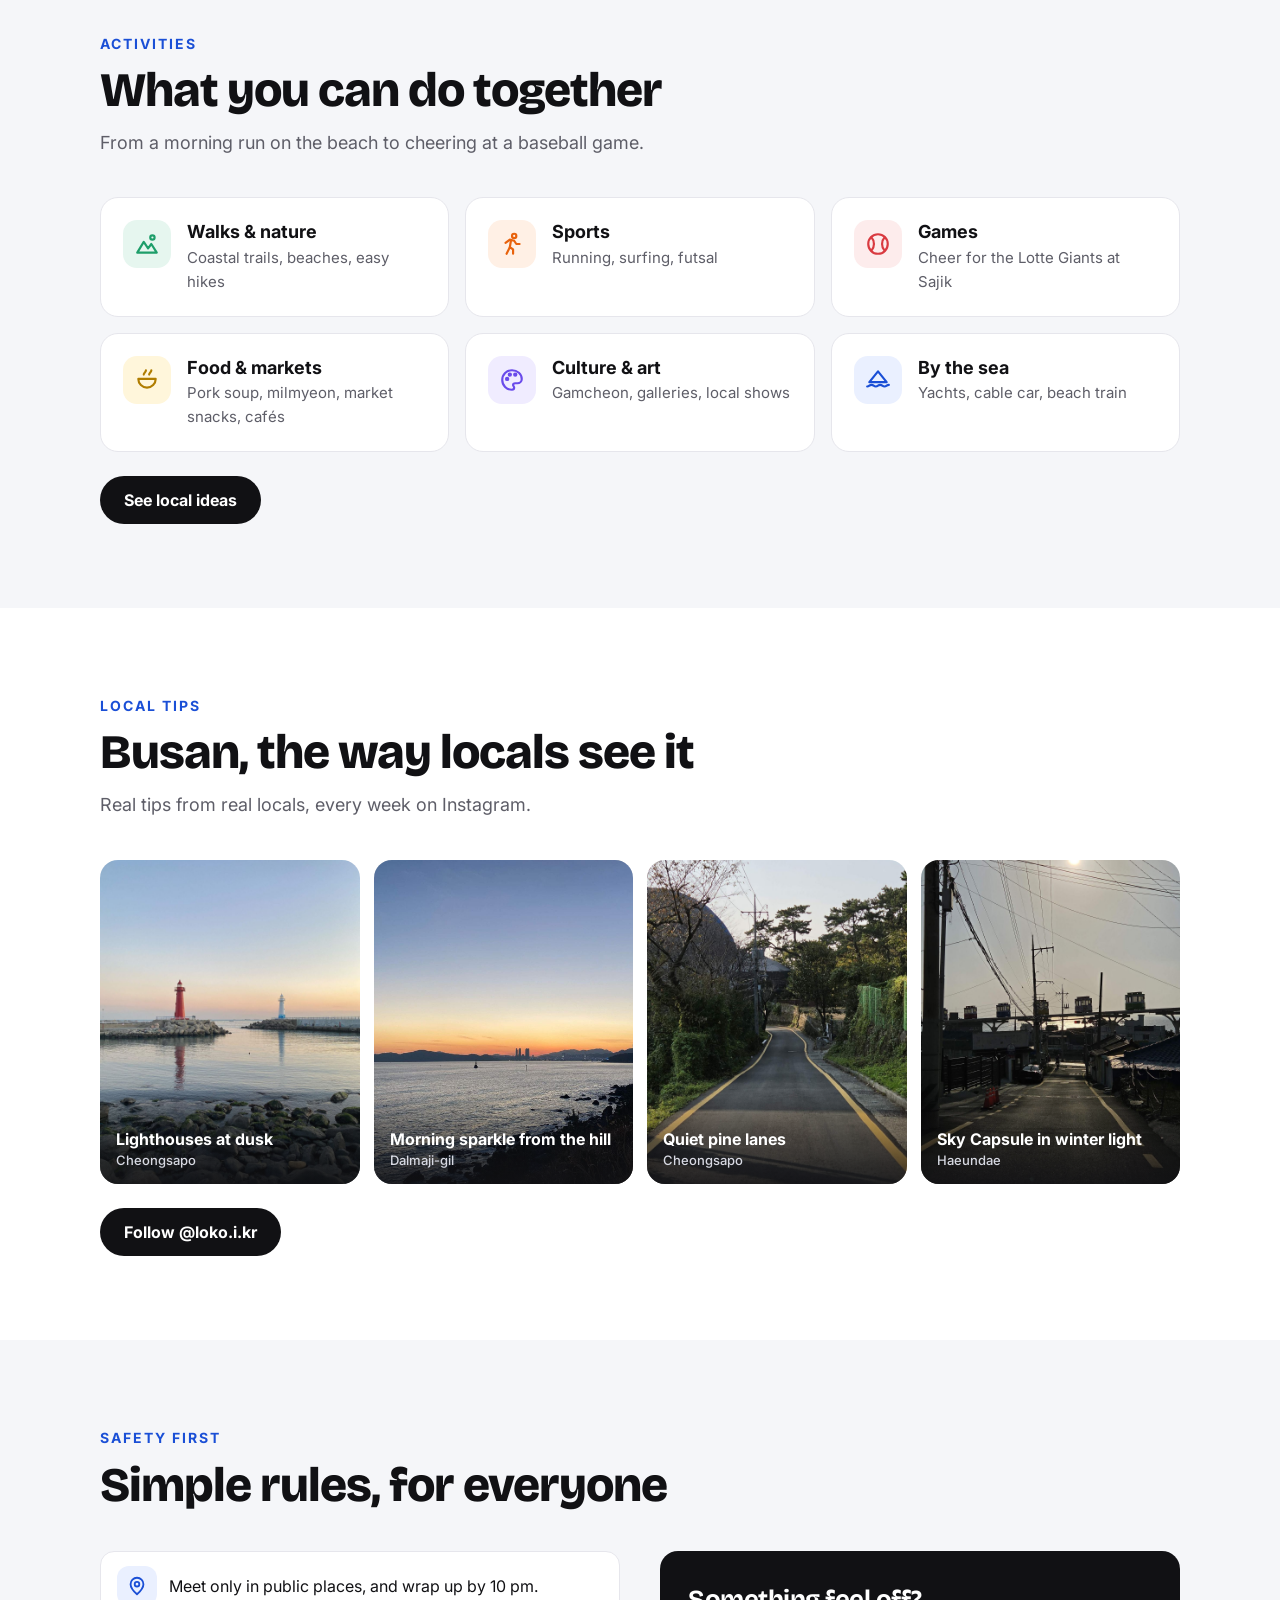
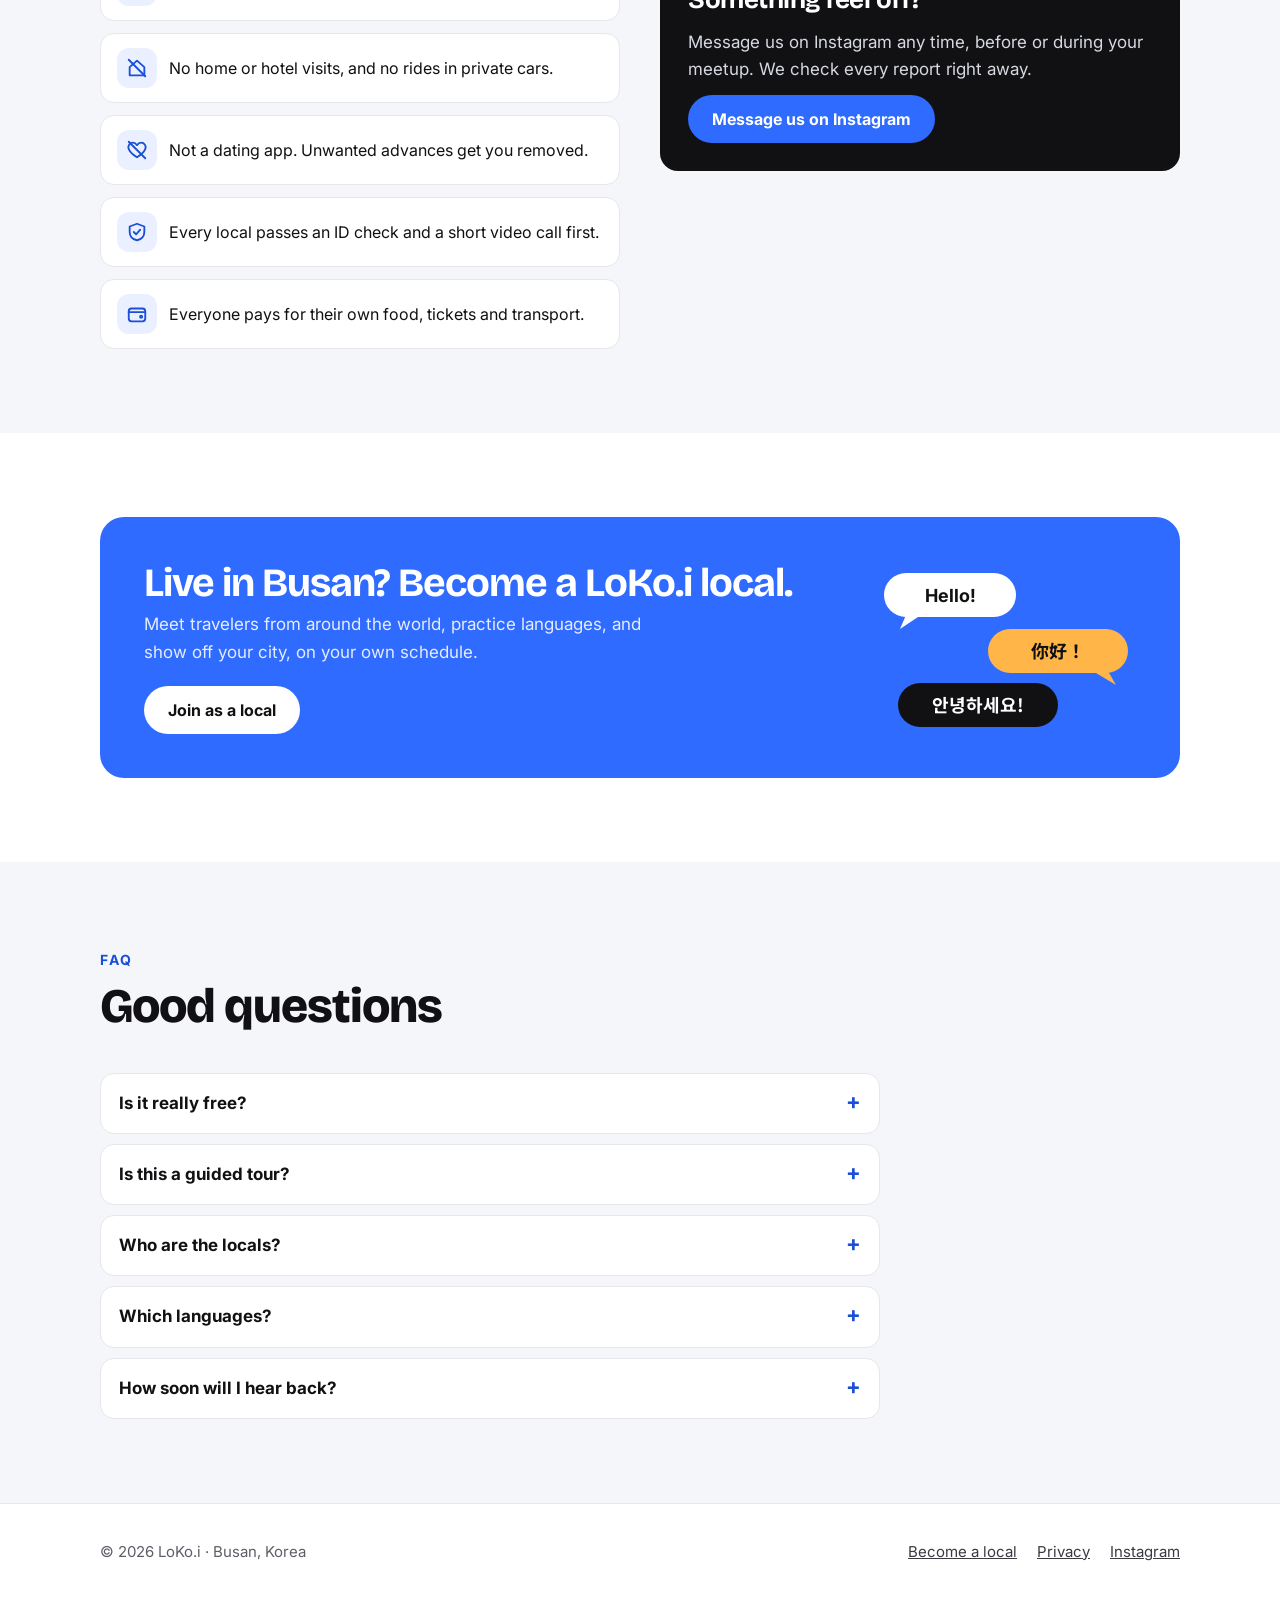
==== commit e4754dff: "Add illustrations and icons: how-it-works spots, rule icons, band chat art, form page photos/asides," ====
--- a/index.html
+++ b/index.html
@@ -4,10 +4,19 @@
 <meta charset="utf-8">
 <meta name="viewport" content="width=device-width, initial-scale=1">
 <title>LoKo.i — Do Busan with a local</title>
+<meta property="og:type" content="website">
+<meta property="og:site_name" content="LoKo.i">
+<meta property="og:url" content="https://minucoo.github.io/loko-i-web/">
+<meta property="og:title" content="LoKo.i — Do Busan with a local">
+<meta property="og:description" content="Free connections between travelers and Busan locals who love the same things. Not a tour, not a dating app.">
+<meta property="og:image" content="https://minucoo.github.io/loko-i-web/assets/img/og.jpg">
+<meta property="og:image:width" content="1200">
+<meta property="og:image:height" content="630">
+<meta name="twitter:card" content="summary_large_image">
+<meta name="theme-color" content="#2F6BFF">
+<link rel="icon" type="image/png" href="assets/img/icon.png">
+<link rel="apple-touch-icon" href="assets/img/icon.png">
 <meta name="description" content="Free connections between travelers and Busan locals who love the same things. Not a tour, not a dating app.">
-<meta property="og:title" content="LoKo.i — Do Busan with a local">
-<meta property="og:description" content="Free connections between travelers and Busan locals who love the same things.">
-<meta property="og:image" content="assets/img/hero.jpg">
 <link rel="preconnect" href="https://fonts.googleapis.com">
 <link rel="preconnect" href="https://fonts.gstatic.com" crossorigin>
 <link rel="stylesheet" href="https://fonts.googleapis.com/css2?family=Bricolage+Grotesque:opsz,wght@12..96,800&family=Inter:wght@400;500;600;700&family=Noto+Sans+KR:wght@400;500;700&family=Noto+Sans+TC:wght@400;500;700&display=swap">
@@ -49,9 +58,9 @@
         <a class="btn btn-ghost" href="local.html" data-i18n="hero_cta2">I live in Busan</a>
       </div>
       <div class="hero-badges">
-        <span class="badge" data-i18n="badge1">Always free</span>
-        <span class="badge" data-i18n="badge2">ID-checked locals</span>
-        <span class="badge" data-i18n="badge3">Public places only</span>
+        <span class="badge" data-ic="tag" data-i18n="badge1">Always free</span>
+        <span class="badge" data-ic="shield" data-i18n="badge2">ID-checked locals</span>
+        <span class="badge" data-ic="pin" data-i18n="badge3">Public places only</span>
       </div>
     </div>
   </section>
@@ -64,9 +73,9 @@
         <p data-i18n="how_sub">Tell us what you'd love to do. We'll find a Busan local who loves it too.</p>
       </div>
       <ol class="steps">
-        <li class="step"><div class="step-num">1</div><h3 data-i18n="s1_t">Tell us your plan</h3><p data-i18n="s1_p">Pick activities, dates and languages in a 3-minute form.</p></li>
-        <li class="step"><div class="step-num">2</div><h3 data-i18n="s2_t">We connect you</h3><p data-i18n="s2_p">We match you with an ID-checked local and introduce you both, usually within 1–2 days.</p></li>
-        <li class="step"><div class="step-num">3</div><h3 data-i18n="s3_t">Meet and enjoy</h3><p data-i18n="s3_p">Meet in a public place and do the activity together. Everyone pays their own way.</p></li>
+        <li class="step"><svg class="spot" viewBox="0 0 240 140" aria-hidden="true"><circle cx="120" cy="76" r="60" fill="#EAF0FF"/><rect x="86" y="16" width="68" height="114" rx="13" fill="#fff" stroke="#111114" stroke-width="3"/><rect x="108" y="23" width="24" height="4" rx="2" fill="#111114"/><rect x="96" y="38" width="30" height="12" rx="6" fill="#2F6BFF"/><rect x="130" y="38" width="15" height="12" rx="6" fill="#EAF0FF" stroke="#2F6BFF" stroke-width="1.5"/><rect x="96" y="56" width="22" height="12" rx="6" fill="#EAF0FF" stroke="#2F6BFF" stroke-width="1.5"/><rect x="122" y="56" width="23" height="12" rx="6" fill="#2F6BFF"/><rect x="96" y="78" width="49" height="6" rx="3" fill="#E6E6EC"/><rect x="96" y="90" width="34" height="6" rx="3" fill="#E6E6EC"/><rect x="96" y="106" width="49" height="14" rx="7" fill="#111114"/><g transform="translate(166 34)"><rect width="40" height="38" rx="8" fill="#fff" stroke="#111114" stroke-width="3"/><path d="M0 13h40" stroke="#111114" stroke-width="3"/><rect x="9" y="-6" width="4" height="11" rx="2" fill="#111114"/><rect x="27" y="-6" width="4" height="11" rx="2" fill="#111114"/><circle cx="20" cy="25" r="5" fill="#FF8A3D"/></g><path d="M56 50c-6-8-18-3-14 6 3 6 14 13 14 13s11-7 14-13c4-9-8-14-14-6z" fill="#FF6B6B"/></svg><div class="step-body"><div class="step-num">1</div><h3 data-i18n="s1_t">Tell us your plan</h3><p data-i18n="s1_p">Pick activities, dates and languages in a 3-minute form.</p></div></li>
+        <li class="step"><svg class="spot" viewBox="0 0 240 140" aria-hidden="true"><circle cx="120" cy="76" r="60" fill="#EAF0FF"/><rect x="18" y="14" width="48" height="24" rx="12" fill="#fff" stroke="#111114" stroke-width="2.5"/><text x="42" y="31" text-anchor="middle" font-size="12" font-weight="700" font-family="Inter, sans-serif" fill="#111114">Hi!</text><rect x="170" y="14" width="54" height="24" rx="12" fill="#fff" stroke="#111114" stroke-width="2.5"/><text x="197" y="31" text-anchor="middle" font-size="12" font-weight="700" font-family="Noto Sans KR, sans-serif" fill="#111114">안녕!</text><circle cx="58" cy="70" r="14" fill="#FFD7B5" stroke="#111114" stroke-width="3"/><path d="M32 128c0-20 12-30 26-30s26 10 26 30" fill="#2F6BFF" stroke="#111114" stroke-width="3"/><circle cx="182" cy="70" r="14" fill="#E9B98A" stroke="#111114" stroke-width="3"/><path d="M156 128c0-20 12-30 26-30s26 10 26 30" fill="#FFB547" stroke="#111114" stroke-width="3"/><path d="M84 96 Q120 60 156 96" fill="none" stroke="#2F6BFF" stroke-width="3" stroke-dasharray="6 7" stroke-linecap="round"/><circle cx="120" cy="76" r="15" fill="#2F6BFF" stroke="#fff" stroke-width="3"/><path d="M113 76l5 5 9-10" fill="none" stroke="#fff" stroke-width="3" stroke-linecap="round" stroke-linejoin="round"/></svg><div class="step-body"><div class="step-num">2</div><h3 data-i18n="s2_t">We connect you</h3><p data-i18n="s2_p">We match you with an ID-checked local and introduce you both, usually within 1–2 days.</p></div></li>
+        <li class="step"><svg class="spot" viewBox="0 0 240 140" aria-hidden="true"><circle cx="120" cy="76" r="60" fill="#EAF0FF"/><circle cx="196" cy="38" r="13" fill="#FFB547"/><path d="M84 114 L90 56 H106 L112 114 Z" fill="#E5484D" stroke="#111114" stroke-width="3" stroke-linejoin="round"/><path d="M89 78h18M87 96h22" stroke="#fff" stroke-width="5"/><rect x="85" y="46" width="26" height="10" rx="2" fill="#111114"/><path d="M91 46 L98 35 L105 46Z" fill="#111114"/><path d="M30 118c10-6 20-6 30 0s20 6 30 0 20-6 30 0 20 6 30 0 20-6 30 0 20 6 30 0" fill="none" stroke="#2F6BFF" stroke-width="3" stroke-linecap="round"/><path d="M58 130c10-6 20-6 30 0s20 6 30 0 20-6 30 0 20 6 30 0" fill="none" stroke="#2F6BFF" stroke-width="3" stroke-linecap="round" opacity=".45"/><path d="M156 104c0 0-20-20-20-34a20 20 0 0 1 40 0c0 14-20 34-20 34z" fill="#2F6BFF" stroke="#111114" stroke-width="3"/><circle cx="156" cy="70" r="7" fill="#fff"/></svg><div class="step-body"><div class="step-num">3</div><h3 data-i18n="s3_t">Meet and enjoy</h3><p data-i18n="s3_p">Meet in a public place and do the activity together. Everyone pays their own way.</p></div></li>
       </ol>
     </div>
   </section>
@@ -117,11 +126,11 @@
       </div>
       <div class="safety">
         <ul class="rules">
-          <li><svg viewBox="0 0 24 24" fill="none" stroke-width="2.4" stroke-linecap="round" stroke-linejoin="round" aria-hidden="true"><path d="M5 12l4 4 10-10"></path></svg><span data-i18n="r1">Meet only in public places, and wrap up by 10 pm.</span></li>
-          <li><svg viewBox="0 0 24 24" fill="none" stroke-width="2.4" stroke-linecap="round" stroke-linejoin="round" aria-hidden="true"><path d="M5 12l4 4 10-10"></path></svg><span data-i18n="r2">No home or hotel visits, and no rides in private cars.</span></li>
-          <li><svg viewBox="0 0 24 24" fill="none" stroke-width="2.4" stroke-linecap="round" stroke-linejoin="round" aria-hidden="true"><path d="M5 12l4 4 10-10"></path></svg><span data-i18n="r3">Not a dating app. Unwanted advances get you removed.</span></li>
-          <li><svg viewBox="0 0 24 24" fill="none" stroke-width="2.4" stroke-linecap="round" stroke-linejoin="round" aria-hidden="true"><path d="M5 12l4 4 10-10"></path></svg><span data-i18n="r4">Every local passes an ID check and a short video call first.</span></li>
-          <li><svg viewBox="0 0 24 24" fill="none" stroke-width="2.4" stroke-linecap="round" stroke-linejoin="round" aria-hidden="true"><path d="M5 12l4 4 10-10"></path></svg><span data-i18n="r5">Everyone pays for their own food, tickets and transport.</span></li>
+          <li><span class="rule-ic"><svg class="ic" viewBox="0 0 24 24" fill="none" stroke-width="2" stroke-linecap="round" stroke-linejoin="round" aria-hidden="true"><path d="M12 21s-7-6.2-7-11a7 7 0 0 1 14 0c0 4.8-7 11-7 11z"/><circle cx="12" cy="10" r="2.5"/></svg></span><span data-i18n="r1">Meet only in public places, and wrap up by 10 pm.</span></li>
+          <li><span class="rule-ic"><svg class="ic" viewBox="0 0 24 24" fill="none" stroke-width="2" stroke-linecap="round" stroke-linejoin="round" aria-hidden="true"><path d="M4 11l8-7 8 7v9H4z"/><path d="M3 3l18 18"/></svg></span><span data-i18n="r2">No home or hotel visits, and no rides in private cars.</span></li>
+          <li><span class="rule-ic"><svg class="ic" viewBox="0 0 24 24" fill="none" stroke-width="2" stroke-linecap="round" stroke-linejoin="round" aria-hidden="true"><path d="M12 20s-7-4.5-9-9c-1.5-3.4 1-7 4.5-7 2 0 3.5 1.2 4.5 2.7C13 5.2 14.5 4 16.5 4 20 4 22.5 7.6 21 11c-2 4.5-9 9-9 9z"/><path d="M3 3l18 18"/></svg></span><span data-i18n="r3">Not a dating app. Unwanted advances get you removed.</span></li>
+          <li><span class="rule-ic"><svg class="ic" viewBox="0 0 24 24" fill="none" stroke-width="2" stroke-linecap="round" stroke-linejoin="round" aria-hidden="true"><path d="M12 3l8 3v6c0 5-3.5 8-8 9-4.5-1-8-4-8-9V6z"/><path d="M8.5 12l2.5 2.5 4.5-5"/></svg></span><span data-i18n="r4">Every local passes an ID check and a short video call first.</span></li>
+          <li><span class="rule-ic"><svg class="ic" viewBox="0 0 24 24" fill="none" stroke-width="2" stroke-linecap="round" stroke-linejoin="round" aria-hidden="true"><rect x="3" y="6" width="18" height="14" rx="3"/><path d="M3 10h18"/><circle cx="16.5" cy="15" r="1.2"/></svg></span><span data-i18n="r5">Everyone pays for their own food, tickets and transport.</span></li>
         </ul>
         <div class="note-box">
           <h3 data-i18n="note_t">Something feel off?</h3>
@@ -138,8 +147,9 @@
         <div>
           <h2 data-i18n="band_t">Live in Busan? Become a LoKo.i local.</h2>
           <p data-i18n="band_p">Meet travelers from around the world, practice languages, and show off your city, on your own schedule.</p>
+          <a class="btn" href="local.html" data-i18n="band_btn">Join as a local</a>
         </div>
-        <a class="btn" href="local.html" data-i18n="band_btn">Join as a local</a>
+        <svg class="band-art" viewBox="0 0 260 170" aria-hidden="true"><rect x="8" y="10" width="132" height="44" rx="22" fill="#fff"/><path d="M30 52l-6 14 18-12z" fill="#fff"/><text x="74" y="39" text-anchor="middle" font-size="18" font-weight="700" font-family="Inter, sans-serif" fill="#111114">Hello!</text><rect x="112" y="66" width="140" height="44" rx="22" fill="#FFB547"/><path d="M232 108l8 14-20-12z" fill="#FFB547"/><text x="182" y="95" text-anchor="middle" font-size="18" font-weight="700" font-family="Noto Sans TC, sans-serif" fill="#111114">你好！</text><rect x="22" y="120" width="160" height="44" rx="22" fill="#111114"/><text x="102" y="149" text-anchor="middle" font-size="18" font-weight="700" font-family="Noto Sans KR, sans-serif" fill="#fff">안녕하세요!</text></svg>
       </div>
     </div>
   </section>
--- a/assets/style.css
+++ b/assets/style.css
@@ -169,10 +169,10 @@
 .site-footer a { color: var(--ink-2); }
 
 /* ---------- forms ---------- */
-.page-head { padding: 56px 0 24px; }
+.page-head { padding-top: 56px; padding-bottom: 24px; }
 .page-head h1 { font-family: var(--font-head); font-weight: 800; letter-spacing: -1.2px; font-size: clamp(34px, 6vw, 56px); line-height: 1.05; margin: 8px 0 12px; }
 .page-head p { color: var(--ink-3); font-size: 18px; max-width: 60ch; margin: 0; }
-.form-wrap { padding: 8px 0 80px; }
+.form-wrap { padding-top: 8px; padding-bottom: 80px; }
 form.lk-form { max-width: 760px; display: grid; gap: 22px; }
 fieldset { border: 1px solid var(--line); border-radius: var(--radius); padding: 24px; margin: 0; display: grid; gap: 20px; background: #fff; min-width: 0; }
 legend { font-family: var(--font-head); font-weight: 800; font-size: 22px; padding: 0 8px; letter-spacing: -.3px; }
@@ -182,7 +182,7 @@
 .hint { color: var(--ink-3); font-size: 14px; margin-top: -4px; }
 .row-2 { display: grid; grid-template-columns: repeat(2, minmax(0, 1fr)); gap: 16px; }
 @media (max-width: 600px) { .row-2 { grid-template-columns: minmax(0, 1fr); } fieldset { padding: 18px; } }
-input[type="text"], input[type="email"], input[type="date"], input[type="tel"], select, textarea {
+input[type="text"], input[type="email"], input[type="date"], input[type="tel"], input[type="password"], select, textarea {
   width: 100%; min-height: 48px; padding: 12px 14px; border-radius: 12px; border: 1.5px solid #CFD2DB;
   font: 400 16px var(--font-body); color: var(--ink); background: #fff;
 }
@@ -205,12 +205,141 @@
 .form-msg { padding: 14px 16px; border-radius: 12px; font-weight: 600; }
 .form-msg.err { background: #FDECEC; color: var(--danger); }
 .form-msg.warn { background: #FFF5DA; color: #6B4A00; }
+[data-endpoint-warning] { margin-bottom: 20px; max-width: 760px; }
 .done { max-width: 760px; text-align: left; padding: 36px; border-radius: var(--radius); background: var(--accent-soft); }
 .done h2 { font-family: var(--font-head); font-size: 32px; margin: 0 0 8px; letter-spacing: -.8px; }
 .done p { margin: 0 0 16px; color: var(--ink-2); }
 [hidden] { display: none !important; }
 
-.prose { max-width: 760px; padding-bottom: 80px; }
+.prose { padding-bottom: 80px; }
+.prose > * { max-width: 760px; }
 .prose h2 { font-family: var(--font-head); font-size: 24px; margin: 32px 0 8px; }
 .prose ul { padding-left: 20px; }
 .prose li { margin-bottom: 6px; }
+
+/* ---------- icons & illustrations ---------- */
+[data-ic]::before, .chip-ic::before { content: ""; flex: none; width: 1.15em; height: 1.15em; background: currentColor; -webkit-mask: var(--ic) center / contain no-repeat; mask: var(--ic) center / contain no-repeat; }
+[data-ic="walk"] { --ic: url("data:image/svg+xml,%3Csvg xmlns='http://www.w3.org/2000/svg' viewBox='0 0 24 24' fill='none' stroke='black' stroke-width='2' stroke-linecap='round' stroke-linejoin='round'%3E%3Cpath d='M3 20l6-10 4 6 3-4 5 8z'/%3E%3Ccircle cx='17' cy='6' r='2'/%3E%3C/svg%3E"); }
+[data-ic="run"] { --ic: url("data:image/svg+xml,%3Csvg xmlns='http://www.w3.org/2000/svg' viewBox='0 0 24 24' fill='none' stroke='black' stroke-width='2' stroke-linecap='round' stroke-linejoin='round'%3E%3Ccircle cx='14' cy='4.5' r='2'/%3E%3Cpath d='M7 21l3-6 3 2v4'/%3E%3Cpath d='M6 11l4-3 4 1 2 3h3'/%3E%3Cpath d='M10 15l1-6'/%3E%3C/svg%3E"); }
+[data-ic="ball"] { --ic: url("data:image/svg+xml,%3Csvg xmlns='http://www.w3.org/2000/svg' viewBox='0 0 24 24' fill='none' stroke='black' stroke-width='2' stroke-linecap='round' stroke-linejoin='round'%3E%3Ccircle cx='12' cy='12' r='9'/%3E%3Cpath d='M6 6c3 3 3 9 0 12'/%3E%3Cpath d='M18 6c-3 3-3 9 0 12'/%3E%3C/svg%3E"); }
+[data-ic="bowl"] { --ic: url("data:image/svg+xml,%3Csvg xmlns='http://www.w3.org/2000/svg' viewBox='0 0 24 24' fill='none' stroke='black' stroke-width='2' stroke-linecap='round' stroke-linejoin='round'%3E%3Cpath d='M4 11h16a8 8 0 0 1-16 0z'/%3E%3Cpath d='M9 7c0-2 2-2 2-4'/%3E%3Cpath d='M14 7c0-2 2-2 2-4'/%3E%3C/svg%3E"); }
+[data-ic="art"] { --ic: url("data:image/svg+xml,%3Csvg xmlns='http://www.w3.org/2000/svg' viewBox='0 0 24 24' fill='none' stroke='black' stroke-width='2' stroke-linecap='round' stroke-linejoin='round'%3E%3Cpath d='M12 3a9 9 0 1 0 0 18c1.5 0 2-1 2-2s-1-1.5-1-2.5 1-1.5 2-1.5h2a4 4 0 0 0 4-4c0-4.4-4-8-9-8z'/%3E%3Ccircle cx='7.5' cy='11' r='1'/%3E%3Ccircle cx='10' cy='7' r='1'/%3E%3Ccircle cx='15' cy='7' r='1'/%3E%3C/svg%3E"); }
+[data-ic="sea"] { --ic: url("data:image/svg+xml,%3Csvg xmlns='http://www.w3.org/2000/svg' viewBox='0 0 24 24' fill='none' stroke='black' stroke-width='2' stroke-linecap='round' stroke-linejoin='round'%3E%3Cpath d='M2 18c2 0 2-1.5 4-1.5s2 1.5 4 1.5 2-1.5 4-1.5 2 1.5 4 1.5 2-1.5 4-1.5'/%3E%3Cpath d='M4 14l8-10 8 10z'/%3E%3C/svg%3E"); }
+[data-ic="book"] { --ic: url("data:image/svg+xml,%3Csvg xmlns='http://www.w3.org/2000/svg' viewBox='0 0 24 24' fill='none' stroke='black' stroke-width='2' stroke-linecap='round' stroke-linejoin='round'%3E%3Cpath d='M3 5h6a3 3 0 0 1 3 3v12a2 2 0 0 0-2-2H3z'/%3E%3Cpath d='M21 5h-6a3 3 0 0 0-3 3v12a2 2 0 0 1 2-2h7z'/%3E%3C/svg%3E"); }
+[data-ic="camera"] { --ic: url("data:image/svg+xml,%3Csvg xmlns='http://www.w3.org/2000/svg' viewBox='0 0 24 24' fill='none' stroke='black' stroke-width='2' stroke-linecap='round' stroke-linejoin='round'%3E%3Crect x='3' y='7' width='18' height='13' rx='3'/%3E%3Cpath d='M8 7l2-3h4l2 3'/%3E%3Ccircle cx='12' cy='13.5' r='3.5'/%3E%3C/svg%3E"); }
+[data-ic="kids"] { --ic: url("data:image/svg+xml,%3Csvg xmlns='http://www.w3.org/2000/svg' viewBox='0 0 24 24' fill='none' stroke='black' stroke-width='2' stroke-linecap='round' stroke-linejoin='round'%3E%3Ccircle cx='8' cy='5' r='2.5'/%3E%3Cpath d='M4 21v-6a4 4 0 0 1 8 0v6'/%3E%3Ccircle cx='17' cy='10' r='2'/%3E%3Cpath d='M14 21v-4a3 3 0 0 1 6 0v4'/%3E%3C/svg%3E"); }
+[data-ic="sunrise"] { --ic: url("data:image/svg+xml,%3Csvg xmlns='http://www.w3.org/2000/svg' viewBox='0 0 24 24' fill='none' stroke='black' stroke-width='2' stroke-linecap='round' stroke-linejoin='round'%3E%3Cpath d='M3 18h18'/%3E%3Cpath d='M7 18a5 5 0 0 1 10 0'/%3E%3Cpath d='M12 6v3M5 11l1.5 1.5M19 11l-1.5 1.5'/%3E%3C/svg%3E"); }
+[data-ic="sun"] { --ic: url("data:image/svg+xml,%3Csvg xmlns='http://www.w3.org/2000/svg' viewBox='0 0 24 24' fill='none' stroke='black' stroke-width='2' stroke-linecap='round' stroke-linejoin='round'%3E%3Ccircle cx='12' cy='12' r='4'/%3E%3Cpath d='M12 2v2M12 20v2M2 12h2M20 12h2M5 5l1.5 1.5M17.5 17.5L19 19M5 19l1.5-1.5M17.5 6.5L19 5'/%3E%3C/svg%3E"); }
+[data-ic="moon"] { --ic: url("data:image/svg+xml,%3Csvg xmlns='http://www.w3.org/2000/svg' viewBox='0 0 24 24' fill='none' stroke='black' stroke-width='2' stroke-linecap='round' stroke-linejoin='round'%3E%3Cpath d='M20 14.5A8 8 0 1 1 9.5 4a6.5 6.5 0 0 0 10.5 10.5z'/%3E%3C/svg%3E"); }
+[data-ic="cal"] { --ic: url("data:image/svg+xml,%3Csvg xmlns='http://www.w3.org/2000/svg' viewBox='0 0 24 24' fill='none' stroke='black' stroke-width='2' stroke-linecap='round' stroke-linejoin='round'%3E%3Crect x='3' y='5' width='18' height='16' rx='3'/%3E%3Cpath d='M3 10h18M8 3v4M16 3v4'/%3E%3C/svg%3E"); }
+[data-ic="pin"] { --ic: url("data:image/svg+xml,%3Csvg xmlns='http://www.w3.org/2000/svg' viewBox='0 0 24 24' fill='none' stroke='black' stroke-width='2' stroke-linecap='round' stroke-linejoin='round'%3E%3Cpath d='M12 21s-7-6.2-7-11a7 7 0 0 1 14 0c0 4.8-7 11-7 11z'/%3E%3Ccircle cx='12' cy='10' r='2.5'/%3E%3C/svg%3E"); }
+[data-ic="compass"] { --ic: url("data:image/svg+xml,%3Csvg xmlns='http://www.w3.org/2000/svg' viewBox='0 0 24 24' fill='none' stroke='black' stroke-width='2' stroke-linecap='round' stroke-linejoin='round'%3E%3Ccircle cx='12' cy='12' r='9'/%3E%3Cpath d='M15.5 8.5l-2 5-5 2 2-5z'/%3E%3C/svg%3E"); }
+[data-ic="shield"] { --ic: url("data:image/svg+xml,%3Csvg xmlns='http://www.w3.org/2000/svg' viewBox='0 0 24 24' fill='none' stroke='black' stroke-width='2' stroke-linecap='round' stroke-linejoin='round'%3E%3Cpath d='M12 3l8 3v6c0 5-3.5 8-8 9-4.5-1-8-4-8-9V6z'/%3E%3Cpath d='M8.5 12l2.5 2.5 4.5-5'/%3E%3C/svg%3E"); }
+[data-ic="chat"] { --ic: url("data:image/svg+xml,%3Csvg xmlns='http://www.w3.org/2000/svg' viewBox='0 0 24 24' fill='none' stroke='black' stroke-width='2' stroke-linecap='round' stroke-linejoin='round'%3E%3Cpath d='M4 5h16v11H9l-5 4z'/%3E%3Cpath d='M8 9h8M8 12h5'/%3E%3C/svg%3E"); }
+[data-ic="user"] { --ic: url("data:image/svg+xml,%3Csvg xmlns='http://www.w3.org/2000/svg' viewBox='0 0 24 24' fill='none' stroke='black' stroke-width='2' stroke-linecap='round' stroke-linejoin='round'%3E%3Ccircle cx='12' cy='8' r='4'/%3E%3Cpath d='M4 21a8 8 0 0 1 16 0'/%3E%3C/svg%3E"); }
+[data-ic="heart"] { --ic: url("data:image/svg+xml,%3Csvg xmlns='http://www.w3.org/2000/svg' viewBox='0 0 24 24' fill='none' stroke='black' stroke-width='2' stroke-linecap='round' stroke-linejoin='round'%3E%3Cpath d='M12 20s-7-4.5-9-9c-1.5-3.4 1-7 4.5-7 2 0 3.5 1.2 4.5 2.7C13 5.2 14.5 4 16.5 4 20 4 22.5 7.6 21 11c-2 4.5-9 9-9 9z'/%3E%3C/svg%3E"); }
+[data-ic="plane"] { --ic: url("data:image/svg+xml,%3Csvg xmlns='http://www.w3.org/2000/svg' viewBox='0 0 24 24' fill='none' stroke='black' stroke-width='2' stroke-linecap='round' stroke-linejoin='round'%3E%3Cpath d='M10.5 13.5L3 11l1.5-1.5 8 1 4-4.5c1-1 3-1.5 3.5-1s0 2.5-1 3.5l-4.5 4 1 8L14 22l-2.5-7.5'/%3E%3C/svg%3E"); }
+[data-ic="tag"] { --ic: url("data:image/svg+xml,%3Csvg xmlns='http://www.w3.org/2000/svg' viewBox='0 0 24 24' fill='none' stroke='black' stroke-width='2' stroke-linecap='round' stroke-linejoin='round'%3E%3Cpath d='M3 12V4h8l10 10-8 8z'/%3E%3Ccircle cx='7.5' cy='8.5' r='1.5'/%3E%3C/svg%3E"); }
+[data-ic="clock"] { --ic: url("data:image/svg+xml,%3Csvg xmlns='http://www.w3.org/2000/svg' viewBox='0 0 24 24' fill='none' stroke='black' stroke-width='2' stroke-linecap='round' stroke-linejoin='round'%3E%3Ccircle cx='12' cy='12' r='9'/%3E%3Cpath d='M12 7v5l3 2'/%3E%3C/svg%3E"); }
+[data-ic="video"] { --ic: url("data:image/svg+xml,%3Csvg xmlns='http://www.w3.org/2000/svg' viewBox='0 0 24 24' fill='none' stroke='black' stroke-width='2' stroke-linecap='round' stroke-linejoin='round'%3E%3Crect x='3' y='6' width='13' height='12' rx='3'/%3E%3Cpath d='M16 10l5-3v10l-5-3z'/%3E%3C/svg%3E"); }
+[data-ic="nohome"] { --ic: url("data:image/svg+xml,%3Csvg xmlns='http://www.w3.org/2000/svg' viewBox='0 0 24 24' fill='none' stroke='black' stroke-width='2' stroke-linecap='round' stroke-linejoin='round'%3E%3Cpath d='M4 11l8-7 8 7v9H4z'/%3E%3Cpath d='M3 3l18 18'/%3E%3C/svg%3E"); }
+[data-ic="noheart"] { --ic: url("data:image/svg+xml,%3Csvg xmlns='http://www.w3.org/2000/svg' viewBox='0 0 24 24' fill='none' stroke='black' stroke-width='2' stroke-linecap='round' stroke-linejoin='round'%3E%3Cpath d='M12 20s-7-4.5-9-9c-1.5-3.4 1-7 4.5-7 2 0 3.5 1.2 4.5 2.7C13 5.2 14.5 4 16.5 4 20 4 22.5 7.6 21 11c-2 4.5-9 9-9 9z'/%3E%3Cpath d='M3 3l18 18'/%3E%3C/svg%3E"); }
+[data-ic="wallet"] { --ic: url("data:image/svg+xml,%3Csvg xmlns='http://www.w3.org/2000/svg' viewBox='0 0 24 24' fill='none' stroke='black' stroke-width='2' stroke-linecap='round' stroke-linejoin='round'%3E%3Crect x='3' y='6' width='18' height='14' rx='3'/%3E%3Cpath d='M3 10h18'/%3E%3Ccircle cx='16.5' cy='15' r='1.2'/%3E%3C/svg%3E"); }
+[data-ic="globe"] { --ic: url("data:image/svg+xml,%3Csvg xmlns='http://www.w3.org/2000/svg' viewBox='0 0 24 24' fill='none' stroke='black' stroke-width='2' stroke-linecap='round' stroke-linejoin='round'%3E%3Ccircle cx='12' cy='12' r='9'/%3E%3Cpath d='M3 12h18M12 3c3 3 3 15 0 18M12 3c-3 3-3 15 0 18'/%3E%3C/svg%3E"); }
+[data-ic="mail"] { --ic: url("data:image/svg+xml,%3Csvg xmlns='http://www.w3.org/2000/svg' viewBox='0 0 24 24' fill='none' stroke='black' stroke-width='2' stroke-linecap='round' stroke-linejoin='round'%3E%3Crect x='3' y='5' width='18' height='14' rx='3'/%3E%3Cpath d='M3 7l9 6 9-6'/%3E%3C/svg%3E"); }
+.chip input[value="Walks & nature"] + span { --ic: url("data:image/svg+xml,%3Csvg xmlns='http://www.w3.org/2000/svg' viewBox='0 0 24 24' fill='none' stroke='black' stroke-width='2' stroke-linecap='round' stroke-linejoin='round'%3E%3Cpath d='M3 20l6-10 4 6 3-4 5 8z'/%3E%3Ccircle cx='17' cy='6' r='2'/%3E%3C/svg%3E"); }
+.chip input[value="Sports"] + span { --ic: url("data:image/svg+xml,%3Csvg xmlns='http://www.w3.org/2000/svg' viewBox='0 0 24 24' fill='none' stroke='black' stroke-width='2' stroke-linecap='round' stroke-linejoin='round'%3E%3Ccircle cx='14' cy='4.5' r='2'/%3E%3Cpath d='M7 21l3-6 3 2v4'/%3E%3Cpath d='M6 11l4-3 4 1 2 3h3'/%3E%3Cpath d='M10 15l1-6'/%3E%3C/svg%3E"); }
+.chip input[value="Games"] + span { --ic: url("data:image/svg+xml,%3Csvg xmlns='http://www.w3.org/2000/svg' viewBox='0 0 24 24' fill='none' stroke='black' stroke-width='2' stroke-linecap='round' stroke-linejoin='round'%3E%3Ccircle cx='12' cy='12' r='9'/%3E%3Cpath d='M6 6c3 3 3 9 0 12'/%3E%3Cpath d='M18 6c-3 3-3 9 0 12'/%3E%3C/svg%3E"); }
+.chip input[value="Food & markets"] + span { --ic: url("data:image/svg+xml,%3Csvg xmlns='http://www.w3.org/2000/svg' viewBox='0 0 24 24' fill='none' stroke='black' stroke-width='2' stroke-linecap='round' stroke-linejoin='round'%3E%3Cpath d='M4 11h16a8 8 0 0 1-16 0z'/%3E%3Cpath d='M9 7c0-2 2-2 2-4'/%3E%3Cpath d='M14 7c0-2 2-2 2-4'/%3E%3C/svg%3E"); }
+.chip input[value="Culture & art"] + span { --ic: url("data:image/svg+xml,%3Csvg xmlns='http://www.w3.org/2000/svg' viewBox='0 0 24 24' fill='none' stroke='black' stroke-width='2' stroke-linecap='round' stroke-linejoin='round'%3E%3Cpath d='M12 3a9 9 0 1 0 0 18c1.5 0 2-1 2-2s-1-1.5-1-2.5 1-1.5 2-1.5h2a4 4 0 0 0 4-4c0-4.4-4-8-9-8z'/%3E%3Ccircle cx='7.5' cy='11' r='1'/%3E%3Ccircle cx='10' cy='7' r='1'/%3E%3Ccircle cx='15' cy='7' r='1'/%3E%3C/svg%3E"); }
+.chip input[value="By the sea"] + span { --ic: url("data:image/svg+xml,%3Csvg xmlns='http://www.w3.org/2000/svg' viewBox='0 0 24 24' fill='none' stroke='black' stroke-width='2' stroke-linecap='round' stroke-linejoin='round'%3E%3Cpath d='M2 18c2 0 2-1.5 4-1.5s2 1.5 4 1.5 2-1.5 4-1.5 2 1.5 4 1.5 2-1.5 4-1.5'/%3E%3Cpath d='M4 14l8-10 8 10z'/%3E%3C/svg%3E"); }
+.chip input[value="Learn & daily life"] + span { --ic: url("data:image/svg+xml,%3Csvg xmlns='http://www.w3.org/2000/svg' viewBox='0 0 24 24' fill='none' stroke='black' stroke-width='2' stroke-linecap='round' stroke-linejoin='round'%3E%3Cpath d='M3 5h6a3 3 0 0 1 3 3v12a2 2 0 0 0-2-2H3z'/%3E%3Cpath d='M21 5h-6a3 3 0 0 0-3 3v12a2 2 0 0 1 2-2h7z'/%3E%3C/svg%3E"); }
+.chip input[value="Views & old town"] + span { --ic: url("data:image/svg+xml,%3Csvg xmlns='http://www.w3.org/2000/svg' viewBox='0 0 24 24' fill='none' stroke='black' stroke-width='2' stroke-linecap='round' stroke-linejoin='round'%3E%3Crect x='3' y='7' width='18' height='13' rx='3'/%3E%3Cpath d='M8 7l2-3h4l2 3'/%3E%3Ccircle cx='12' cy='13.5' r='3.5'/%3E%3C/svg%3E"); }
+.chip input[value="Kids & family"] + span { --ic: url("data:image/svg+xml,%3Csvg xmlns='http://www.w3.org/2000/svg' viewBox='0 0 24 24' fill='none' stroke='black' stroke-width='2' stroke-linecap='round' stroke-linejoin='round'%3E%3Ccircle cx='8' cy='5' r='2.5'/%3E%3Cpath d='M4 21v-6a4 4 0 0 1 8 0v6'/%3E%3Ccircle cx='17' cy='10' r='2'/%3E%3Cpath d='M14 21v-4a3 3 0 0 1 6 0v4'/%3E%3C/svg%3E"); }
+.chip input[value="Morning"] + span { --ic: url("data:image/svg+xml,%3Csvg xmlns='http://www.w3.org/2000/svg' viewBox='0 0 24 24' fill='none' stroke='black' stroke-width='2' stroke-linecap='round' stroke-linejoin='round'%3E%3Cpath d='M3 18h18'/%3E%3Cpath d='M7 18a5 5 0 0 1 10 0'/%3E%3Cpath d='M12 6v3M5 11l1.5 1.5M19 11l-1.5 1.5'/%3E%3C/svg%3E"); }
+.chip input[value="Afternoon"] + span { --ic: url("data:image/svg+xml,%3Csvg xmlns='http://www.w3.org/2000/svg' viewBox='0 0 24 24' fill='none' stroke='black' stroke-width='2' stroke-linecap='round' stroke-linejoin='round'%3E%3Ccircle cx='12' cy='12' r='4'/%3E%3Cpath d='M12 2v2M12 20v2M2 12h2M20 12h2M5 5l1.5 1.5M17.5 17.5L19 19M5 19l1.5-1.5M17.5 6.5L19 5'/%3E%3C/svg%3E"); }
+.chip input[value="Evening"] + span { --ic: url("data:image/svg+xml,%3Csvg xmlns='http://www.w3.org/2000/svg' viewBox='0 0 24 24' fill='none' stroke='black' stroke-width='2' stroke-linecap='round' stroke-linejoin='round'%3E%3Cpath d='M20 14.5A8 8 0 1 1 9.5 4a6.5 6.5 0 0 0 10.5 10.5z'/%3E%3C/svg%3E"); }
+.chip input[value="Weekday daytime"] + span { --ic: url("data:image/svg+xml,%3Csvg xmlns='http://www.w3.org/2000/svg' viewBox='0 0 24 24' fill='none' stroke='black' stroke-width='2' stroke-linecap='round' stroke-linejoin='round'%3E%3Ccircle cx='12' cy='12' r='4'/%3E%3Cpath d='M12 2v2M12 20v2M2 12h2M20 12h2M5 5l1.5 1.5M17.5 17.5L19 19M5 19l1.5-1.5M17.5 6.5L19 5'/%3E%3C/svg%3E"); }
+.chip input[value="Weekday evening"] + span { --ic: url("data:image/svg+xml,%3Csvg xmlns='http://www.w3.org/2000/svg' viewBox='0 0 24 24' fill='none' stroke='black' stroke-width='2' stroke-linecap='round' stroke-linejoin='round'%3E%3Cpath d='M20 14.5A8 8 0 1 1 9.5 4a6.5 6.5 0 0 0 10.5 10.5z'/%3E%3C/svg%3E"); }
+.chip input[value="Weekend"] + span { --ic: url("data:image/svg+xml,%3Csvg xmlns='http://www.w3.org/2000/svg' viewBox='0 0 24 24' fill='none' stroke='black' stroke-width='2' stroke-linecap='round' stroke-linejoin='round'%3E%3Crect x='3' y='5' width='18' height='16' rx='3'/%3E%3Cpath d='M3 10h18M8 3v4M16 3v4'/%3E%3C/svg%3E"); }
+.chip input[value="Anywhere"] + span { --ic: url("data:image/svg+xml,%3Csvg xmlns='http://www.w3.org/2000/svg' viewBox='0 0 24 24' fill='none' stroke='black' stroke-width='2' stroke-linecap='round' stroke-linejoin='round'%3E%3Ccircle cx='12' cy='12' r='9'/%3E%3Cpath d='M15.5 8.5l-2 5-5 2 2-5z'/%3E%3C/svg%3E"); }
+.chip input[value="Same gender"] + span { --ic: url("data:image/svg+xml,%3Csvg xmlns='http://www.w3.org/2000/svg' viewBox='0 0 24 24' fill='none' stroke='black' stroke-width='2' stroke-linecap='round' stroke-linejoin='round'%3E%3Ccircle cx='12' cy='8' r='4'/%3E%3Cpath d='M4 21a8 8 0 0 1 16 0'/%3E%3C/svg%3E"); }
+.chip input[value="No preference"] + span { --ic: url("data:image/svg+xml,%3Csvg xmlns='http://www.w3.org/2000/svg' viewBox='0 0 24 24' fill='none' stroke='black' stroke-width='2' stroke-linecap='round' stroke-linejoin='round'%3E%3Ccircle cx='12' cy='12' r='9'/%3E%3Cpath d='M3 12h18M12 3c3 3 3 15 0 18M12 3c-3 3-3 15 0 18'/%3E%3C/svg%3E"); }
+.chip input[name="areas"]:not([value="Anywhere"]) + span { --ic: url("data:image/svg+xml,%3Csvg xmlns='http://www.w3.org/2000/svg' viewBox='0 0 24 24' fill='none' stroke='black' stroke-width='2' stroke-linecap='round' stroke-linejoin='round'%3E%3Cpath d='M12 21s-7-6.2-7-11a7 7 0 0 1 14 0c0 4.8-7 11-7 11z'/%3E%3Ccircle cx='12' cy='10' r='2.5'/%3E%3C/svg%3E"); }
+.chip input[value="Walks & nature"] + span::before,
+.chip input[value="Sports"] + span::before,
+.chip input[value="Games"] + span::before,
+.chip input[value="Food & markets"] + span::before,
+.chip input[value="Culture & art"] + span::before,
+.chip input[value="By the sea"] + span::before,
+.chip input[value="Learn & daily life"] + span::before,
+.chip input[value="Views & old town"] + span::before,
+.chip input[value="Kids & family"] + span::before,
+.chip input[value="Morning"] + span::before,
+.chip input[value="Afternoon"] + span::before,
+.chip input[value="Evening"] + span::before,
+.chip input[value="Weekday daytime"] + span::before,
+.chip input[value="Weekday evening"] + span::before,
+.chip input[value="Weekend"] + span::before,
+.chip input[value="Anywhere"] + span::before,
+.chip input[value="Same gender"] + span::before,
+.chip input[value="No preference"] + span::before,
+.chip input[name="areas"] + span::before { content: ""; flex: none; width: 18px; height: 18px; margin-right: 7px; background: currentColor; opacity: .8; -webkit-mask: var(--ic) center / contain no-repeat; mask: var(--ic) center / contain no-repeat; }
+.chip input:checked + span::before { opacity: 1; }
+/* hero badges */
+.badge[data-ic] { display: inline-flex; align-items: center; gap: 6px; }
+/* how it works */
+.step { padding: 0 0 26px; overflow: hidden; display: flex; flex-direction: column; }
+.step .spot { display: block; width: 100%; height: auto; background: linear-gradient(180deg, #F5F8FF, #fff); padding: 18px 18px 6px; box-sizing: border-box; }
+.step-body { padding: 0 26px; }
+.step-num { width: 32px; height: 32px; font-size: 15px; margin: 0 0 12px; }
+/* safety rules */
+.rules li { align-items: center; }
+.rule-ic { flex: none; width: 40px; height: 40px; border-radius: 12px; background: var(--accent-soft); display: grid; place-items: center; }
+.rule-ic svg { width: 22px; height: 22px; stroke: var(--accent-ink); margin: 0; }
+/* band */
+.band { display: grid; grid-template-columns: minmax(0, 1fr) auto; gap: 28px 40px; }
+.band .btn { margin-top: 20px; }
+.band-art { width: 260px; height: auto; display: block; }
+@media (max-width: 760px) { .band { grid-template-columns: minmax(0, 1fr); padding: 32px 24px; } .band-art { width: 220px; } }
+/* form page heads */
+.ph-grid { display: grid; grid-template-columns: minmax(0, 1.25fr) minmax(0, 1fr); gap: 32px; align-items: center; }
+.ph-photo { margin: 0; border-radius: 22px; overflow: hidden; aspect-ratio: 4 / 3; position: relative; background: var(--bg-soft); }
+.ph-photo img { width: 100%; height: 100%; object-fit: cover; display: block; }
+.ph-photo figcaption { position: absolute; left: 12px; bottom: 12px; background: rgba(17,17,20,.72); color: #fff; font-size: 13px; font-weight: 600; padding: 6px 10px; border-radius: 999px; display: inline-flex; gap: 6px; align-items: center; }
+.ph-points { display: flex; flex-wrap: wrap; gap: 10px; margin-top: 20px; padding: 0; list-style: none; }
+.ph-points li { display: inline-flex; align-items: center; gap: 8px; background: var(--accent-soft); color: var(--accent-ink); font-weight: 600; font-size: 15px; padding: 8px 14px; border-radius: 999px; }
+@media (max-width: 860px) { .ph-grid { grid-template-columns: minmax(0, 1fr); gap: 20px; } .ph-photo { aspect-ratio: 16 / 9; } }
+/* fieldset legends */
+legend[data-ic] { display: inline-flex; align-items: center; gap: 10px; }
+legend[data-ic]::before { width: 34px; height: 34px; border-radius: 10px; background: var(--accent) ; -webkit-mask: none; mask: none; }
+legend[data-ic] { position: relative; }
+legend[data-ic]::after { content: ""; position: absolute; left: 15px; top: 50%; width: 20px; height: 20px; margin-top: -10px; background: #fff; -webkit-mask: var(--ic) center / contain no-repeat; mask: var(--ic) center / contain no-repeat; }
+
+
+/* form + sticky aside on wide screens */
+.form-layout { display: grid; grid-template-columns: minmax(0, 760px) minmax(0, 1fr); gap: 36px; align-items: start; }
+.form-aside { position: sticky; top: 88px; background: var(--bg-soft); border-radius: var(--radius); padding: 24px; }
+.form-aside h2 { font-family: var(--font-head); font-size: 22px; margin: 0 0 16px; letter-spacing: -.3px; line-height: 1.25; }
+.form-aside ul { list-style: none; margin: 0; padding: 0; display: grid; gap: 16px; }
+.form-aside li { display: flex; gap: 12px; align-items: flex-start; font-size: 15px; }
+.form-aside li b { display: block; font-weight: 600; line-height: 1.4; }
+.form-aside li small { display: block; color: var(--ink-3); font-size: 14px; margin-top: 2px; }
+.form-aside .rule-ic { background: #fff; }
+@media (max-width: 1023px) { .form-layout { grid-template-columns: minmax(0, 1fr); } .form-aside { display: none; } }
+html[data-lang="ko"] h1, html[data-lang="ko"] h2, html[data-lang="ko"] h3 { word-break: keep-all; }
+@media (max-width: 820px) {
+  .step { display: grid; grid-template-columns: 128px minmax(0, 1fr); align-items: center; padding: 14px 14px 14px 0; }
+  .step .spot { padding: 0 0 0 6px; background: none; }
+  .step-body { padding: 0 0 0 4px; }
+  .step-num { width: 26px; height: 26px; font-size: 13px; margin-bottom: 6px; }
+  .step h3 { font-size: 18px; }
+  .step p { font-size: 15px; }
+}
+/* activity colors (same as activities page) */
+.acts .act:nth-child(1) .act-icon { background: #E6F6EF; } .acts .act:nth-child(1) .act-icon svg { stroke: #1E9E6A; }
+.acts .act:nth-child(2) .act-icon { background: #FFF0E5; } .acts .act:nth-child(2) .act-icon svg { stroke: #E8620C; }
+.acts .act:nth-child(3) .act-icon { background: #FDECEC; } .acts .act:nth-child(3) .act-icon svg { stroke: #D93A40; }
+.acts .act:nth-child(4) .act-icon { background: #FFF6DB; } .acts .act:nth-child(4) .act-icon svg { stroke: #B07D00; }
+.acts .act:nth-child(5) .act-icon { background: #F0ECFF; } .acts .act:nth-child(5) .act-icon svg { stroke: #6A4BEB; }
+.acts .act:nth-child(6) .act-icon { background: #EAF0FF; } .acts .act:nth-child(6) .act-icon svg { stroke: #1A4FD6; }
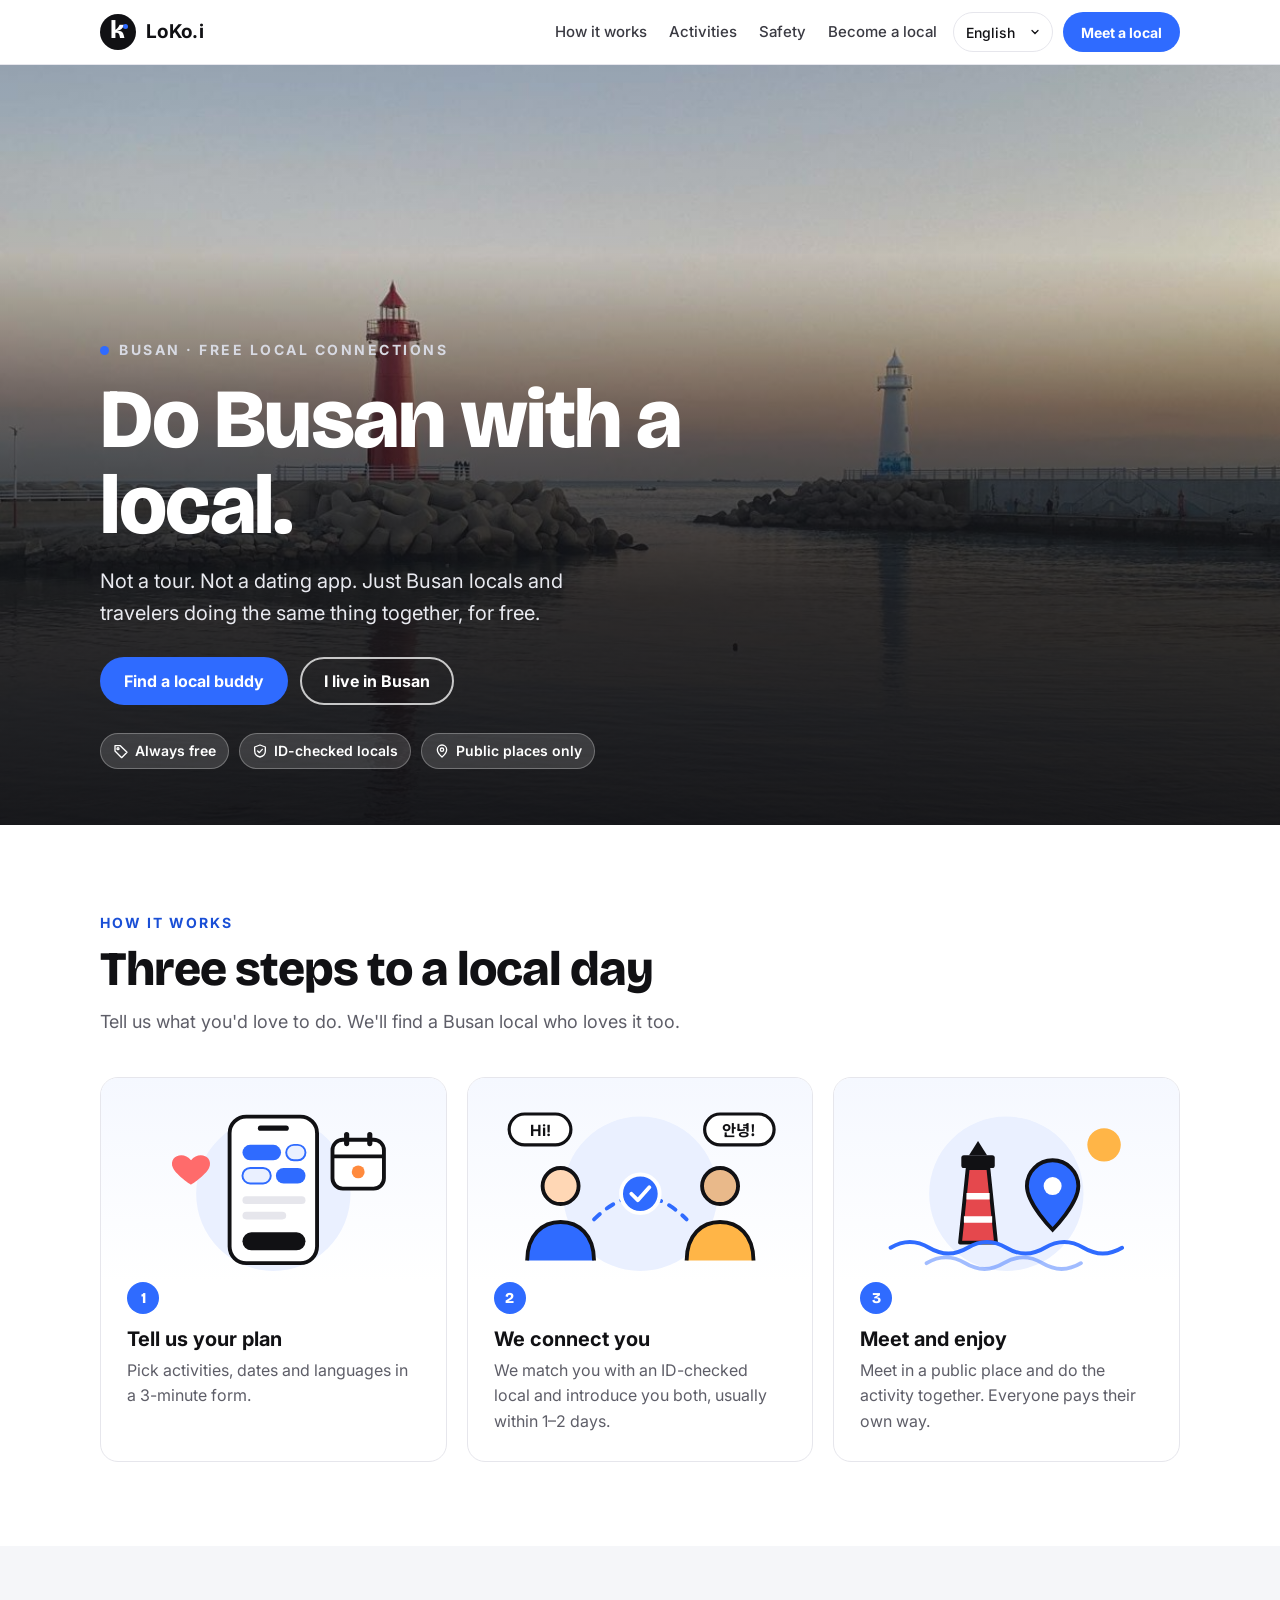
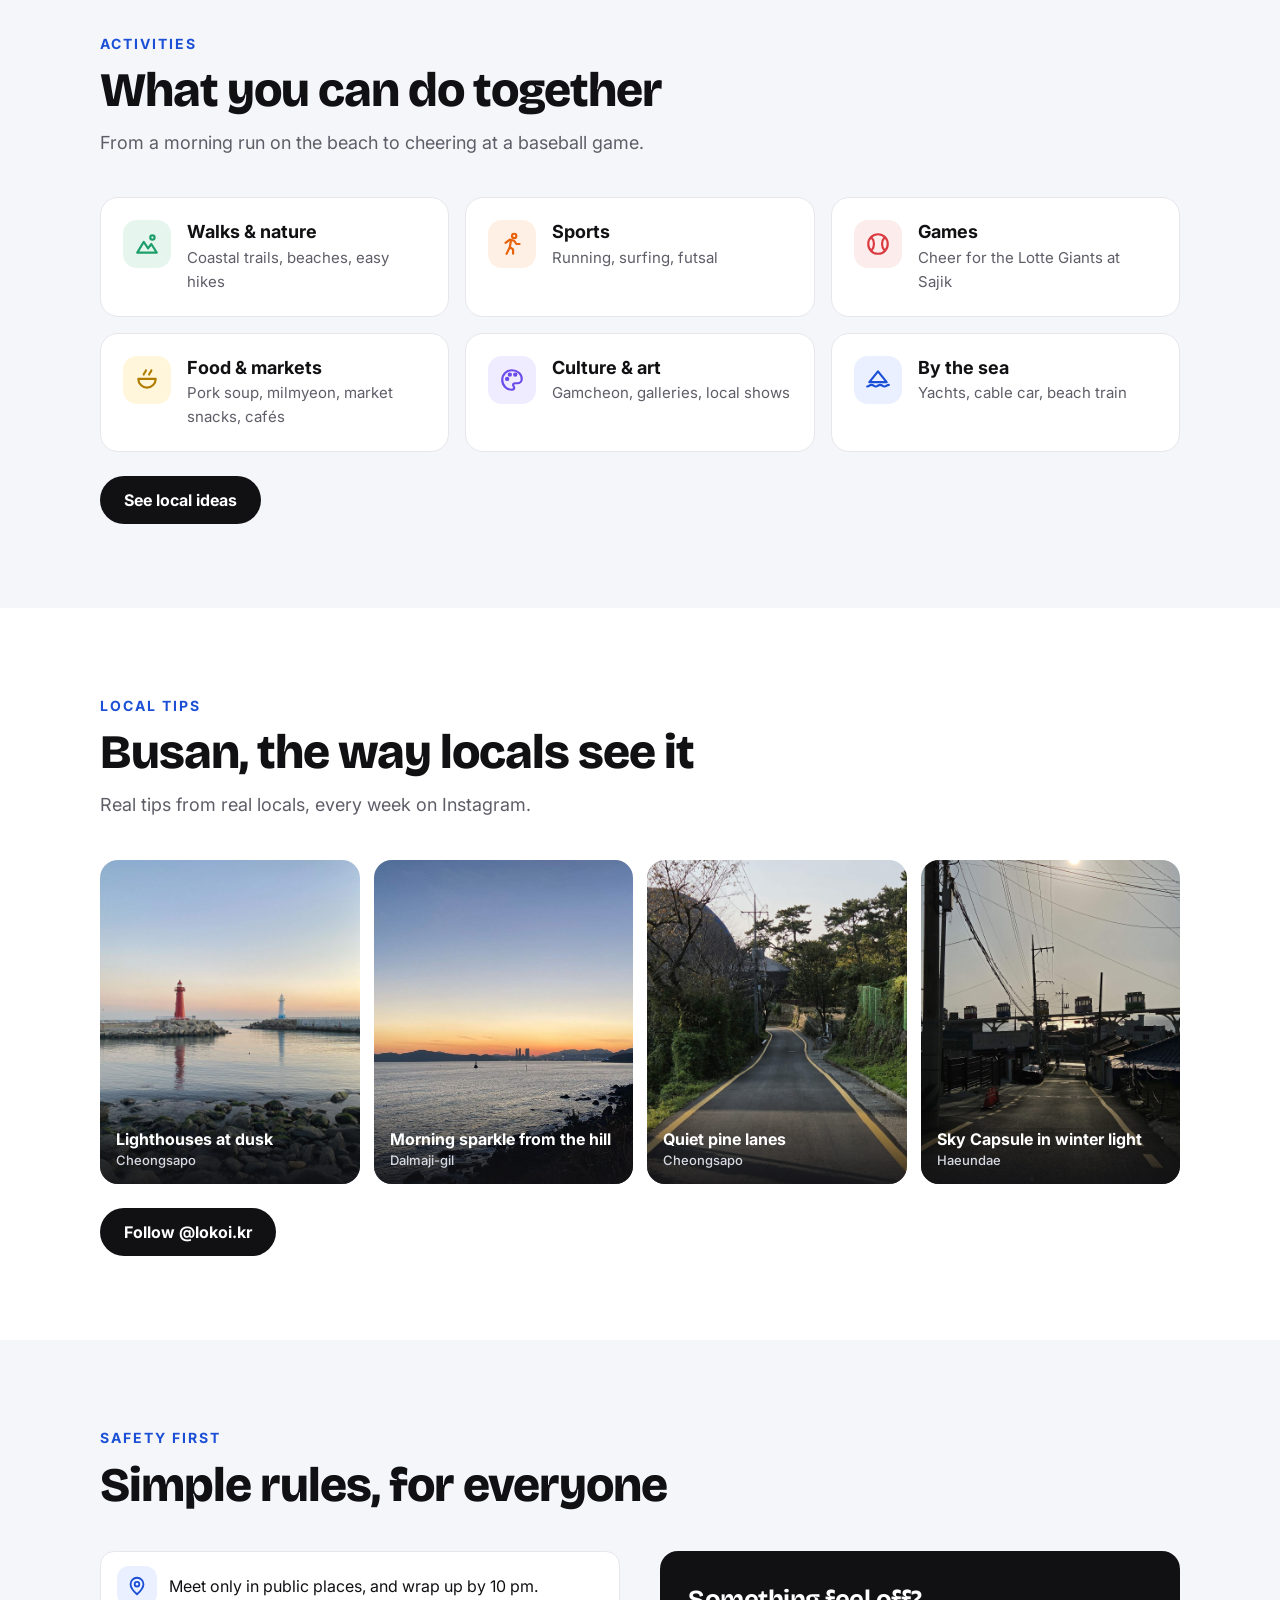
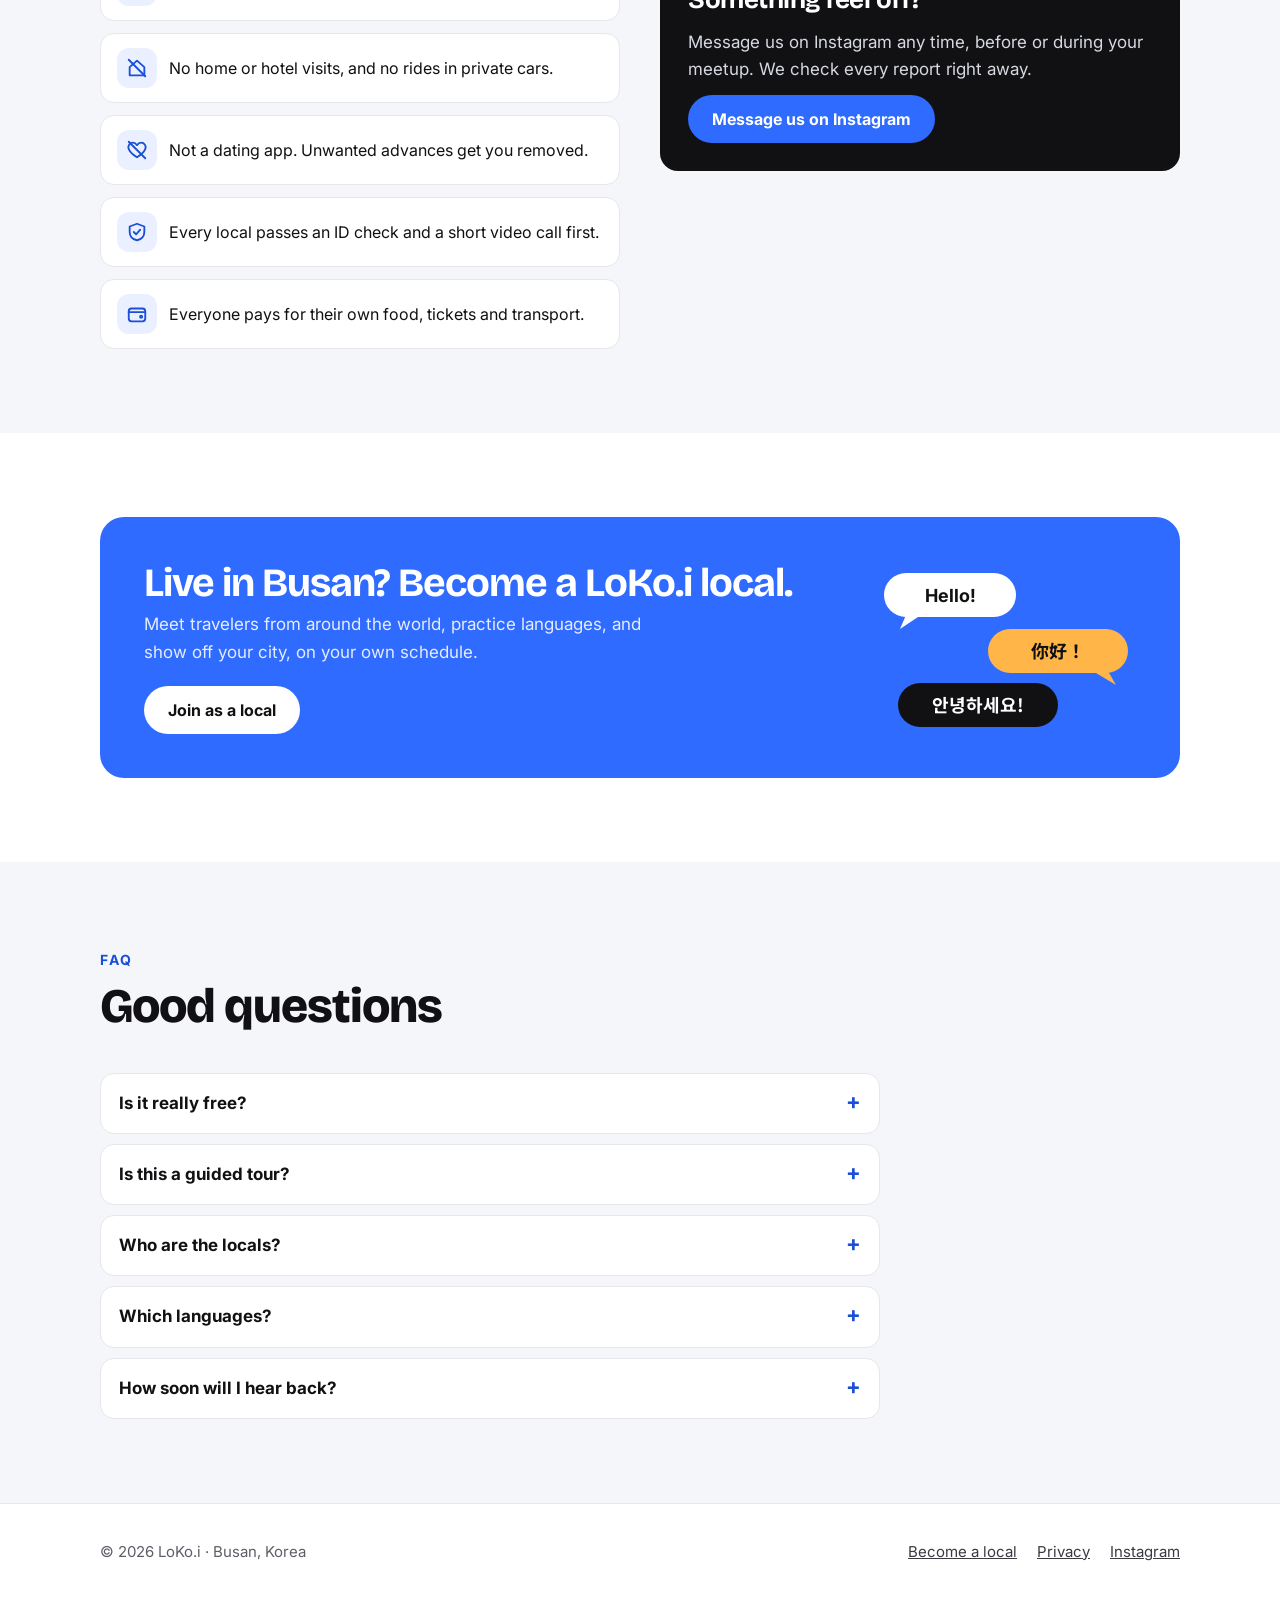
==== commit 0e9d8a6e: "Fix Instagram handle: @lokoi.kr (loko.i.kr does not exist) Co-Authored-By: Claude Opus 5.5 <noreply@" ====
--- a/index.html
+++ b/index.html
@@ -41,7 +41,7 @@
         <option value="zh">繁體中文</option>
         <option value="ko">한국어</option>
       </select>
-      <a class="btn btn-primary btn-sm" href="apply.html" data-i18n="cta_meet">Meet a local</a>
+      <a class="btn btn-primary btn-sm" href="apply.html" data-umami-event="cta_header" data-i18n="cta_meet">Meet a local</a>
     </div>
   </div>
 </header>
@@ -54,8 +54,8 @@
       <h1 data-i18n="hero_title">Do Busan with a local.</h1>
       <p data-i18n="hero_sub">Not a tour. Not a dating app. Just Busan locals and travelers doing the same thing together, for free.</p>
       <div class="hero-cta">
-        <a class="btn btn-primary" href="apply.html" data-i18n="hero_cta1">Find a local buddy</a>
-        <a class="btn btn-ghost" href="local.html" data-i18n="hero_cta2">I live in Busan</a>
+        <a class="btn btn-primary" href="apply.html" data-umami-event="cta_hero_traveler" data-i18n="hero_cta1">Find a local buddy</a>
+        <a class="btn btn-ghost" href="local.html" data-umami-event="cta_hero_local" data-i18n="hero_cta2">I live in Busan</a>
       </div>
       <div class="hero-badges">
         <span class="badge" data-ic="tag" data-i18n="badge1">Always free</span>
@@ -113,7 +113,7 @@
         <figure class="tip" style="margin:0"><img src="assets/img/capsule.jpg" alt="Sky Capsule cars over the sea in low winter sun" loading="lazy"><figcaption class="tip-cap"><span data-i18n="tip4">Sky Capsule in winter light</span><small>Haeundae</small></figcaption></figure>
       </div>
       <div class="tips-foot">
-        <a class="btn btn-dark" href="https://www.instagram.com/loko.i.kr/" target="_blank" rel="noopener" data-i18n="tips_follow">Follow @loko.i.kr</a>
+        <a class="btn btn-dark" href="https://www.instagram.com/lokoi.kr/" target="_blank" rel="noopener" data-i18n="tips_follow">Follow @lokoi.kr</a>
       </div>
     </div>
   </section>
@@ -135,7 +135,7 @@
         <div class="note-box">
           <h3 data-i18n="note_t">Something feel off?</h3>
           <p data-i18n="note_p">Message us on Instagram any time, before or during your meetup. We check every report right away.</p>
-          <a class="btn btn-primary" href="https://ig.me/m/loko.i.kr" target="_blank" rel="noopener" data-i18n="note_btn">Message us on Instagram</a>
+          <a class="btn btn-primary" href="https://ig.me/m/lokoi.kr" target="_blank" rel="noopener" data-i18n="note_btn">Message us on Instagram</a>
         </div>
       </div>
     </div>
@@ -147,7 +147,7 @@
         <div>
           <h2 data-i18n="band_t">Live in Busan? Become a LoKo.i local.</h2>
           <p data-i18n="band_p">Meet travelers from around the world, practice languages, and show off your city, on your own schedule.</p>
-          <a class="btn" href="local.html" data-i18n="band_btn">Join as a local</a>
+          <a class="btn" href="local.html" data-umami-event="cta_band_local" data-i18n="band_btn">Join as a local</a>
         </div>
         <svg class="band-art" viewBox="0 0 260 170" aria-hidden="true"><rect x="8" y="10" width="132" height="44" rx="22" fill="#fff"/><path d="M30 52l-6 14 18-12z" fill="#fff"/><text x="74" y="39" text-anchor="middle" font-size="18" font-weight="700" font-family="Inter, sans-serif" fill="#111114">Hello!</text><rect x="112" y="66" width="140" height="44" rx="22" fill="#FFB547"/><path d="M232 108l8 14-20-12z" fill="#FFB547"/><text x="182" y="95" text-anchor="middle" font-size="18" font-weight="700" font-family="Noto Sans TC, sans-serif" fill="#111114">你好！</text><rect x="22" y="120" width="160" height="44" rx="22" fill="#111114"/><text x="102" y="149" text-anchor="middle" font-size="18" font-weight="700" font-family="Noto Sans KR, sans-serif" fill="#fff">안녕하세요!</text></svg>
       </div>
@@ -177,10 +177,24 @@
     <nav aria-label="Footer">
       <a href="local.html" data-i18n="nav_local">Become a local</a>
       <a href="privacy.html" data-i18n="f_privacy">Privacy</a>
-      <a href="https://www.instagram.com/loko.i.kr/" target="_blank" rel="noopener">Instagram</a>
+      <a href="https://www.instagram.com/lokoi.kr/" target="_blank" rel="noopener">Instagram</a>
     </nav>
   </div>
 </footer>
+<div class="m-bar" data-m-bar hidden>
+  <a class="btn btn-primary" href="apply.html" data-umami-event="cta_mbar_traveler" data-i18n="cta_meet">Meet a local</a>
+  <a class="btn btn-line" href="local.html" data-umami-event="cta_mbar_local" data-i18n="hero_cta2">I live in Busan</a>
+</div>
+<script>
+// 휴대폰: 첫 화면을 지나면 아래에 신청 버튼 고정
+(function () {
+  var bar = document.querySelector('[data-m-bar]'), hero = document.querySelector('.hero');
+  if (!bar || !hero || !('IntersectionObserver' in window)) return;
+  new IntersectionObserver(function (e) { bar.hidden = e[0].isIntersecting; document.body.classList.toggle('has-m-bar', !e[0].isIntersecting); }).observe(hero);
+})();
+</script>
+<script src="assets/config.js"></script>
+<script src="assets/analytics.js"></script>
 <script src="assets/i18n.js"></script>
 </body>
 </html>
--- a/assets/style.css
+++ b/assets/style.css
@@ -343,3 +343,87 @@
 .acts .act:nth-child(4) .act-icon { background: #FFF6DB; } .acts .act:nth-child(4) .act-icon svg { stroke: #B07D00; }
 .acts .act:nth-child(5) .act-icon { background: #F0ECFF; } .acts .act:nth-child(5) .act-icon svg { stroke: #6A4BEB; }
 .acts .act:nth-child(6) .act-icon { background: #EAF0FF; } .acts .act:nth-child(6) .act-icon svg { stroke: #1A4FD6; }
+
+/* ---------- mobile-first form wizard ---------- */
+.btn-line { background: #fff; color: var(--ink); border: 1.5px solid #CFD2DB; }
+.btn-line:hover { border-color: var(--ink); }
+.wiz-top { position: sticky; top: 64px; z-index: 5; background: rgba(255,255,255,.96); backdrop-filter: blur(6px); padding: 10px 0 12px; margin-bottom: 8px; }
+.wiz-meta { display: flex; justify-content: space-between; font-size: 14px; font-weight: 700; color: var(--accent-ink); margin-bottom: 8px; }
+.wiz-title { display: none; }
+.wiz-bar { height: 6px; border-radius: 999px; background: #E6E8EF; overflow: hidden; }
+.wiz-bar i { display: block; height: 100%; width: 25%; background: var(--accent); border-radius: inherit; transition: width .3s ease; }
+.wiz-nav { display: flex; gap: 10px; margin-top: 18px; }
+.wiz-nav .btn { min-height: 54px; font-size: 17px; }
+.wiz-nav .btn-primary { flex: 1; }
+.wiz-nav [hidden] { display: none !important; }
+.form-actions[hidden] { display: none !important; }
+.note-soft { background: #FFF7E6; border-radius: 12px; padding: 12px 14px; font-size: 15px; color: #6B4A00; margin: 4px 0 14px; }
+.note-soft a { color: inherit; font-weight: 700; }
+.opt { color: var(--ink-3); font-weight: 400; font-size: 14px; }
+/* photo */
+.photo-drop { display: block; position: relative; width: 148px; aspect-ratio: 1; border-radius: 20px; border: 2px dashed #B9C3DD; background: #F6F8FD; cursor: pointer; overflow: hidden; }
+.photo-drop input { position: absolute; inset: 0; opacity: 0; cursor: pointer; }
+.photo-empty { position: absolute; inset: 0; display: flex; flex-direction: column; align-items: center; justify-content: center; gap: 4px; color: var(--accent-ink); text-align: center; padding: 8px; pointer-events: none; }
+.photo-empty[hidden] { display: none; }
+.photo-ic::before { width: 32px !important; height: 32px !important; }
+.photo-empty b { font-size: 15px; }
+.photo-empty small { font-size: 12px; color: var(--ink-3); }
+.photo-drop img { width: 100%; height: 100%; object-fit: cover; display: block; pointer-events: none; }
+.photo-drop:focus-within { outline: 3px solid var(--accent); outline-offset: 2px; }
+.link-btn { background: none; border: 0; padding: 8px 0; color: var(--ink-3); text-decoration: underline; font: inherit; font-size: 14px; cursor: pointer; }
+/* done */
+.done-steps { list-style: none; padding: 0; margin: 0 0 20px; display: grid; gap: 12px; }
+.done-steps li { display: flex; gap: 12px; align-items: flex-start; background: #fff; border-radius: 14px; padding: 14px 16px; font-size: 16px; }
+.done-steps li::before { color: var(--accent); width: 22px; height: 22px; margin-top: 1px; }
+/* sticky CTA on phones (home) */
+.m-bar { display: none; }
+@media (max-width: 720px) {
+  .m-bar:not([hidden]) { display: flex; gap: 8px; position: fixed; left: 0; right: 0; bottom: 0; z-index: 30; padding: 10px 16px calc(10px + env(safe-area-inset-bottom)); background: rgba(255,255,255,.97); border-top: 1px solid var(--line); box-shadow: 0 -6px 20px rgba(17,17,20,.06); }
+  .m-bar .btn { min-height: 50px; padding: 0 14px; font-size: 16px; }
+  .m-bar .btn-primary { flex: 1; }
+  body.has-m-bar .site-footer { padding-bottom: 96px; }
+  /* phone forms: bigger touch targets, sticky bottom buttons */
+  .wiz-top { top: 0; }
+  .lk-form fieldset { padding: 20px 16px; }
+  .wiz-nav { position: sticky; bottom: 0; z-index: 6; margin: 18px -16px 0; padding: 10px 16px calc(10px + env(safe-area-inset-bottom)); background: rgba(255,255,255,.97); border-top: 1px solid var(--line); }
+  .row-2 { grid-template-columns: minmax(0, 1fr) !important; }
+  .chip span { min-height: 46px; font-size: 16px; }
+  .page-head { padding-top: 20px !important; padding-bottom: 12px !important; }
+  .page-head h1 { font-size: 32px; }
+  .ph-photo { aspect-ratio: 21 / 9; border-radius: 16px; }
+  .ph-points li { font-size: 14px; padding: 6px 12px; }
+  .done { padding: 24px 18px; }
+}
+[hidden] { display: none !important; }
+@media (max-width: 720px) { body:has(.lk-form) .site-header { position: static; } }
+.link-btn { justify-self: start; }
+@media (max-width: 720px) {
+  .ph-grid { gap: 14px; }
+  .ph-photo { aspect-ratio: 3 / 1; }
+  .ph-photo figcaption { font-size: 12px; padding: 4px 8px; left: 8px; bottom: 8px; }
+  .ph-points { flex-wrap: nowrap; overflow-x: auto; margin: 14px -16px 0; padding: 0 16px 4px; scrollbar-width: none; }
+  .ph-points::-webkit-scrollbar { display: none; }
+  .ph-points li { flex: none; }
+  .page-head p { font-size: 16px; }
+}
+.form-done .ph-photo, .form-done .ph-points, .form-done .page-head p { display: none; }
+
+/* ---------- intro card (preview + operator) ---------- */
+.lk-card { width: 100%; max-width: 380px; background: #fff; border-radius: 22px; box-shadow: 0 1px 0 rgba(17,17,20,.04), 0 10px 30px rgba(17,17,20,.10); padding: 20px; box-sizing: border-box; font-family: var(--font-body); color: var(--ink); }
+.lk-card-head { display: flex; gap: 14px; align-items: center; }
+.lk-card-photo { flex: none; width: 84px; height: 84px; border-radius: 20px; background: var(--accent-soft) center / cover no-repeat; display: grid; place-items: center; font: 800 34px var(--font-head); color: var(--accent-ink); }
+.lk-card-who { min-width: 0; display: flex; flex-direction: column; gap: 3px; }
+.lk-card-who b { font: 800 24px/1.15 var(--font-head); letter-spacing: -.3px; }
+.lk-card-who small { color: var(--ink-3); font-size: 14px; line-height: 1.4; }
+.lk-card-badge { align-self: flex-start; background: #E6F6EF; color: #137A50; font-size: 12px; font-weight: 700; padding: 3px 8px; border-radius: 99px; }
+.lk-card-quote { margin: 16px 0 0; background: #F5F8FF; border-radius: 14px; padding: 12px 14px; font-size: 15px; line-height: 1.55; }
+.lk-card-facts { display: grid; grid-template-columns: auto minmax(0, 1fr); gap: 7px 12px; margin: 14px 0 0; font-size: 14px; line-height: 1.45; }
+.lk-card-facts dt { color: var(--ink-3); white-space: nowrap; }
+.lk-card-facts dd { margin: 0; overflow-wrap: anywhere; }
+.lk-card-foot { display: flex; justify-content: space-between; align-items: center; margin-top: 16px; padding-top: 12px; border-top: 1px solid var(--line); font-size: 12px; color: var(--ink-3); }
+.lk-card-logo { font: 800 15px var(--font-head); color: var(--ink); }
+.preview { background: var(--bg-soft); border-radius: 18px; padding: 16px; margin-bottom: 18px; }
+.preview-t { font-weight: 700; margin: 0 0 12px; display: flex; align-items: center; gap: 8px; }
+.preview-t::before { content: "👀"; }
+.preview .hint { margin: 10px 0 0; }
+.photo-ic::before { display: block; }
